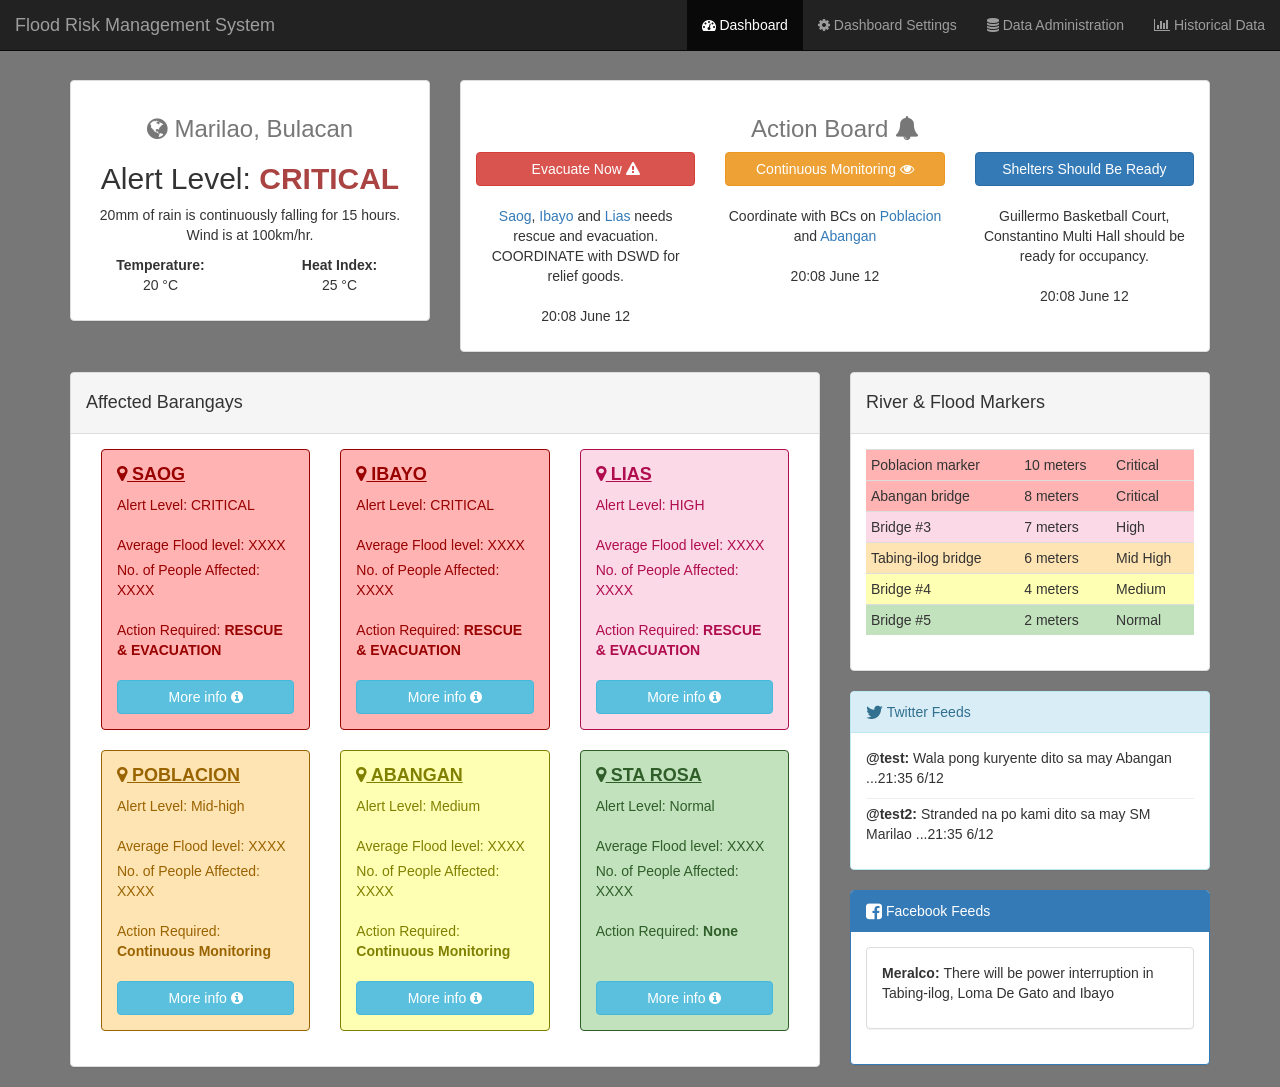
==== index.html @ 796e1b98 "- Implemented recommended colors on the panels" ====
<!DOCTYPE html>
<html lang="en">
<head>
  <title>Flood Risk Management System</title>
  <meta charset="utf-8">
  <meta name="viewport" content="width=device-width, initial-scale=1">

  <!-- Libraries from web -->
  <!-- <link rel="stylesheet" href="https://maxcdn.bootstrapcdn.com/bootstrap/3.3.7/css/bootstrap.min.css"> -->
  <script src="https://ajax.googleapis.com/ajax/libs/jquery/3.3.1/jquery.min.js"></script>
  <script src="https://maxcdn.bootstrapcdn.com/bootstrap/3.3.7/js/bootstrap.min.js"></script>

  <!-- Libraries stored locally -->
  <link rel="stylesheet" href="vendor/font-awesome/css/font-awesome.min.css">

  <!-- Theme CSS -->
  <link rel="stylesheet" type="text/css" href="css/styles.css">
</head>
<body class="main-body">

<nav class="navbar navbar-inverse navbar-fixed-top">
  <div class="container-fluid">
    <div class="navbar-header">
      <a class="navbar-brand" href="#">Flood Risk Management System</a>
    </div>
    <ul class="nav navbar-nav navbar-right">
      <li class="active">
        <a href="index.html">
          <i class="fa fa-tachometer" aria-hidden="true"></i>
          Dashboard
        </a>
      </li>
      <li>
        <a href="#">
          <i class="fa fa-cog" aria-hidden="true"></i>
          Dashboard Settings
        </a>
      </li>
      <li>
        <a href="data_admin.html">
          <i class="fa fa-database" aria-hidden="true"></i>
          Data Administration
        </a>
      </li>
      <li>
        <a href="#">
          <i class="fa fa-bar-chart" aria-hidden="true"></i>
          Historical Data
        </a>
      </li>
    </ul>
  </div>
</nav>
  
<div class="container margin-top-page">
  <div class="row">
    <div class="col-sm-4 text-center">
      <div class="panel panel-default">
        <div class="panel-body">
          <h3 class="text-muted">
            <i class="fa fa-globe" aria-hidden="true"></i>
            Marilao, Bulacan
          </h3>
          <h2>
            Alert Level: <span class="text-danger"><b>CRITICAL</b></span>
          </h2>
          <p>20mm of rain is continuously falling for 15 hours. Wind is at 100km/hr.</p>
          <div class="row">
            <div class="col-xs-6">
              <p>
                <b>Temperature: </b><br> 20 &deg;C
              </p>
            </div>
            <div class="col-xs-6">
              <p>
                <b>Heat Index: </b><br> 25 &deg;C
              </p>
            </div>
          </div>
        </div>
      </div>
    </div>
    <div class="col-sm-8 text-center">
      <div class="panel panel-default">
        <div class="panel-body">
          <h3 class="text-muted">
            Action Board
            <i class="fa fa-bell" aria-hidden="true"></i>
          </h3>
          <div class="row">
            <div class="col-xs-4">
              <button type="button" class="btn btn-danger btn-block">
                Evacuate Now
                <i class="fa fa-exclamation-triangle" aria-hidden="true"></i>
              </button>
              <br>
              <p>
                <a href="#" data-toggle="modal" data-target="#barangayDetailsModal">Saog</a>, 
                <a href="#" data-toggle="modal" data-target="#barangayDetailsModal">Ibayo</a> and 
                <a href="#" data-toggle="modal" data-target="#barangayDetailsModalHigh">Lias</a>
                needs rescue and evacuation. COORDINATE with DSWD for relief goods.
                <br><br>
                <span>20:08 June 12</span>
              </p>
            </div>
            <div class="col-xs-4">
              <button type="button" class="btn btn-warning btn-block">
                Continuous Monitoring
                <i class="fa fa-eye" aria-hidden="true"></i>
              </button>
              <br>
              <p>
                Coordinate with BCs on
                <a href="#" data-toggle="modal" data-target="#barangayDetailsModalMidHigh">Poblacion</a> and 
                <a href="#" data-toggle="modal" data-target="#barangayDetailsModalMedium">Abangan</a>
                <br><br>
                <span>20:08 June 12</span>
              </p>
            </div>
            <div class="col-xs-4">
              <button type="button" class="btn btn-primary btn-block">
                Shelters Should Be Ready
              </button>
              <br>
              <p>
                Guillermo Basketball Court, Constantino Multi Hall should be ready for occupancy.
                <br><br>
                <span>20:08 June 12</span>
              </p>
            </div>
          </div>
        </div>
      </div>
    </div>
  </div>

  <div class="row">
    <div class="col-sm-8">
      <div class="panel panel-default">
        <div class="panel-heading">
          <h4>
            Affected Barangays
          </h4>
        </div>
        <div class="panel-body">
          <div class="col-sm-4">
            <div class="alert alert-critical">
              <h4><b><u><i class="fa fa-map-marker" aria-hidden="true"></i> SAOG</u></b></h4>
              <p>Alert Level: <span>CRITICAL</span></p>
              <br>
              <p>Average Flood level: <span>XXXX</span></p>
              <p>No. of People Affected: <span>XXXX</span></p>
              <br>
              <p>Action Required: <b>RESCUE & EVACUATION</b></p>
              <br>
              <button type="button" class="btn btn-info btn-block" 
                  data-toggle="modal" data-target="#barangayDetailsModal">
                More info
                <i class="fa fa-info-circle" aria-hidden="true"></i>
              </button>
            </div>
          </div>
          <div class="col-sm-4">
            <div class="alert alert-critical">
              <h4><b><u><i class="fa fa-map-marker" aria-hidden="true"></i> IBAYO</u></b></h4>
              <p>Alert Level: <span>CRITICAL</span></p>
              <br>
              <p>Average Flood level: <span>XXXX</span></p>
              <p>No. of People Affected: <span>XXXX</span></p>
              <br>
              <p>Action Required: <b>RESCUE & EVACUATION</b></p>
              <br>
              <button type="button" class="btn btn-info btn-block" 
                  data-toggle="modal" data-target="#barangayDetailsModal">
                More info
                <i class="fa fa-info-circle" aria-hidden="true"></i>
              </button>
            </div>
          </div>
          <div class="col-sm-4">
            <div class="alert alert-high">
              <h4><b><u><i class="fa fa-map-marker" aria-hidden="true"></i> LIAS</u></b></h4>
              <p>Alert Level: <span>HIGH</span></p>
              <br>
              <p>Average Flood level: <span>XXXX</span></p>
              <p>No. of People Affected: <span>XXXX</span></p>
              <br>
              <p>Action Required: <b>RESCUE & EVACUATION</b></p>
              <br>
              <button type="button" class="btn btn-info btn-block" 
                  data-toggle="modal" data-target="#barangayDetailsModalHigh">
                More info
                <i class="fa fa-info-circle" aria-hidden="true"></i>
              </button>
            </div>
          </div>
          <div class="col-sm-4">
            <div class="alert alert-mid-high">
              <h4><b><u><i class="fa fa-map-marker" aria-hidden="true"></i> POBLACION</u></b></h4>
              <p>Alert Level: <span>Mid-high</span></p>
              <br>
              <p>Average Flood level: <span>XXXX</span></p>
              <p>No. of People Affected: <span>XXXX</span></p>
              <br>
              <p>Action Required: <b>Continuous Monitoring</b></p>
              <br>
              <button type="button" class="btn btn-info btn-block" 
                  data-toggle="modal" data-target="#barangayDetailsModalMidHigh">
                More info
                <i class="fa fa-info-circle" aria-hidden="true"></i>
              </button>
            </div>
          </div>
          <div class="col-sm-4">
            <div class="alert alert-medium">
              <h4><b><u><i class="fa fa-map-marker" aria-hidden="true"></i> ABANGAN</u></b></h4>
              <p>Alert Level: <span>Medium</span></p>
              <br>
              <p>Average Flood level: <span>XXXX</span></p>
              <p>No. of People Affected: <span>XXXX</span></p>
              <br>
              <p>Action Required: <b>Continuous Monitoring</b></p>
              <br>
              <button type="button" class="btn btn-info btn-block" 
                  data-toggle="modal" data-target="#barangayDetailsModalMedium">
                More info
                <i class="fa fa-info-circle" aria-hidden="true"></i>
              </button>
            </div>
          </div>
          <div class="col-sm-4">
            <div class="alert alert-none">
              <h4><b><u><i class="fa fa-map-marker" aria-hidden="true"></i> STA ROSA</u></b></h4>
              <p>Alert Level: <span>Normal</span></p>
              <br>
              <p>Average Flood level: <span>XXXX</span></p>
              <p>No. of People Affected: <span>XXXX</span></p>
              <br>
              <p>Action Required: <b>None</b></p>
              <br><br>
              <button type="button" class="btn btn-info btn-block" 
                  data-toggle="modal" data-target="#barangayDetailsModalNormal">
                More info
                <i class="fa fa-info-circle" aria-hidden="true"></i>
              </button>
            </div>
          </div>
        </div>
      </div>
    </div>
    <div class="col-sm-4">
      <div class="panel panel-default">
        <div class="panel-heading"><h4>River & Flood Markers</h4></div>
        <div class="panel-body">
          <table class="table table-responsive table-condensed table-hover">
            <tbody>  
              <tr class="critical">
                <td>Poblacion marker</td>
                <td>10 meters</td>
                <td>Critical</td>
              </tr>
              <tr class="critical">
                <td>Abangan bridge</td>
                <td>8 meters</td>
                <td>Critical</td>
              </tr>
              <tr class="high">
                <td>Bridge #3</td>
                <td>7 meters</td>
                <td>High</td>
              </tr>
              <tr class="mid-high">
                <td>Tabing-ilog bridge</td>
                <td>6 meters</td>
                <td>Mid High</td>
              </tr>
              <tr class="medium">
                <td>Bridge #4</td>
                <td>4 meters</td>
                <td>Medium</td>
              </tr>
              <tr class="none">
                <td>Bridge #5</td>
                <td>2 meters</td>
                <td>Normal</td>
              </tr>
            </tbody>
          </table>
        </div>
      </div>
      <div class="panel panel-info">
        <div class="panel-heading">
          <i class="fa fa-twitter fa-lg" aria-hidden="true"></i>
          Twitter Feeds
        </div>
        <div class="panel-body">
          <p>
            <b>@test:</b> Wala pong kuryente dito sa may Abangan ...21:35 6/12
          </p>
          <hr>
          <p>
            <b>@test2:</b> Stranded na po kami dito sa may SM Marilao ...21:35 6/12
          </p>
        </div>
      </div>
      <div class="panel panel-primary">
        <div class="panel-heading">
          <i class="fa fa-facebook-square fa-lg" aria-hidden="true"></i>
          Facebook Feeds
        </div>
        <div class="panel-body">
          <div class="panel panel-default">
            <div class="panel-body">
              <p>
                <b>Meralco: </b> There will be power interruption in Tabing-ilog, Loma De Gato and Ibayo
              </p>
            </div>
          </div>
        </div>
      </div>
    </div>
  </div>
</div>

<!-- Barangay Details Modal -->
<div id="barangayDetailsModal" class="modal fade" role="dialog">
  <div class="modal-dialog modal-lg">

    <!-- Modal content-->
    <div class="modal-content">
      <div class="modal-header">
        <button type="button" class="close" data-dismiss="modal">&times;</button>
        <h3 class="modal-title">
          <b><i class="fa fa-map-marker" aria-hidden="true"></i> SAOG</b>
          <small>as of 16:44 June 15, 2018</small>
        </h3>
      </div>
      <div class="modal-body">
        <div class="row">
          <div class="col-sm-6">
            <div class="panel panel-info">
              <div class="panel-heading">
                Risk and Vulnerability Info
                <i class="fa fa-info-circle fa-lg" aria-hidden="true"></i>
              </div>
              <div class="panel-body">
                <div class="well well-lg">
                  <h4>
                    Risk Factor: <span class="text-danger">HIGH</span>
                  </h4>
                  <p>
                    The area is exposed to rain enduced disaster. Disaster
                    vulnerability is high.
                  </p>
                </div>
                <h4>Estimated Affected</h4>
                <p>
                  <b>Families:</b>
                  <span>600</span>
                </p>
                <p>
                  <b>Vulnerable Population:</b>
                  <span>900</span>
                </p>
                <p>
                  <b>Affected Population:</b>
                  <span>5000</span>
                </p>
              </div>
            </div>
          </div>
          <div class="col-sm-6">
            <div class="panel panel-critical">
              <div class="panel-heading">
                Action Board
                <i class="fa fa-bell fa-lg" aria-hidden="true"></i>
              </div>
              <div class="panel-body">
                <h2 class="text-danger text-center">
                  <b>
                    <u>
                      EVACUATE NOW
                      <i class="fa fa-exclamation-triangle" aria-hidden="true"></i>
                    </u>
                  </b>
                </h2>
                <br>
                <div class="well well-lg">
                  Coordinate with DSWD for the relief goods. Make sure that
                  the relief shelter is ready for occupancy.
                </div>
                <p>
                  <b>Assigned Shelter:</b>
                  <span>Guillermo Basketball Court</span>
                </p>
                <p>
                  <b>Average Flood Level:</b>
                  <span>3 feet</span>
                </p>
                <p>
                  <b>Resources Needed:</b>
                  <span>Rescue truck, 10 rescuers</span>
                </p>
              </div>
            </div>
          </div>
        </div>
      </div>
      <div class="modal-footer">
        <button type="button" class="btn btn-default" data-dismiss="modal">Close</button>
      </div>
    </div>

  </div>
</div>

<!-- Barangay Details Modal -->
<div id="barangayDetailsModalHigh" class="modal fade" role="dialog">
  <div class="modal-dialog modal-lg">

    <!-- Modal content-->
    <div class="modal-content">
      <div class="modal-header">
        <button type="button" class="close" data-dismiss="modal">&times;</button>
        <h3 class="modal-title">
          <b><i class="fa fa-map-marker" aria-hidden="true"></i> LIAS</b>
          <small>as of 16:44 June 15, 2018</small>
        </h3>
      </div>
      <div class="modal-body">
        <div class="row">
          <div class="col-sm-6">
            <div class="panel panel-info">
              <div class="panel-heading">
                Risk and Vulnerability Info
                <i class="fa fa-info-circle fa-lg" aria-hidden="true"></i>
              </div>
              <div class="panel-body">
                <div class="well well-lg">
                  <h4>
                    Risk Factor: <span class="text-danger">HIGH</span>
                  </h4>
                  <p>
                    The area is exposed to rain enduced disaster. Disaster
                    vulnerability is high.
                  </p>
                </div>
                <h4>Estimated Affected</h4>
                <p>
                  <b>Families:</b>
                  <span>600</span>
                </p>
                <p>
                  <b>Vulnerable Population:</b>
                  <span>900</span>
                </p>
                <p>
                  <b>Affected Population:</b>
                  <span>5000</span>
                </p>
              </div>
            </div>
          </div>
          <div class="col-sm-6">
            <div class="panel panel-high">
              <div class="panel-heading">
                Action Board
                <i class="fa fa-bell fa-lg" aria-hidden="true"></i>
              </div>
              <div class="panel-body">
                <h2 class="text-danger text-center">
                  <b>
                    <u>
                      EVACUATE NOW
                      <i class="fa fa-exclamation-triangle" aria-hidden="true"></i>
                    </u>
                  </b>
                </h2>
                <br>
                <div class="well well-lg">
                  Coordinate with DSWD for the relief goods. Make sure that
                  the relief shelter is ready for occupancy.
                </div>
                <p>
                  <b>Assigned Shelter:</b>
                  <span>Guillermo Basketball Court</span>
                </p>
                <p>
                  <b>Average Flood Level:</b>
                  <span>3 feet</span>
                </p>
                <p>
                  <b>Resources Needed:</b>
                  <span>Rescue truck, 10 rescuers</span>
                </p>
              </div>
            </div>
          </div>
        </div>
      </div>
      <div class="modal-footer">
        <button type="button" class="btn btn-default" data-dismiss="modal">Close</button>
      </div>
    </div>

  </div>
</div>

<!-- Barangay Details Modal -->
<div id="barangayDetailsModalMidHigh" class="modal fade" role="dialog">
  <div class="modal-dialog modal-lg">

    <!-- Modal content-->
    <div class="modal-content">
      <div class="modal-header">
        <button type="button" class="close" data-dismiss="modal">&times;</button>
        <h3 class="modal-title">
          <b><i class="fa fa-map-marker" aria-hidden="true"></i> POBLACION</b>
          <small>as of 16:44 June 15, 2018</small>
        </h3>
      </div>
      <div class="modal-body">
        <div class="row">
          <div class="col-sm-6">
            <div class="panel panel-info">
              <div class="panel-heading">
                Risk and Vulnerability Info
                <i class="fa fa-info-circle fa-lg" aria-hidden="true"></i>
              </div>
              <div class="panel-body">
                <div class="well well-lg">
                  <h4>
                    Risk Factor: <span class="text-danger">HIGH</span>
                  </h4>
                  <p>
                    The area is exposed to rain enduced disaster. Disaster
                    vulnerability is high.
                  </p>
                </div>
                <h4>Estimated Affected</h4>
                <p>
                  <b>Families:</b>
                  <span>600</span>
                </p>
                <p>
                  <b>Vulnerable Population:</b>
                  <span>900</span>
                </p>
                <p>
                  <b>Affected Population:</b>
                  <span>5000</span>
                </p>
              </div>
            </div>
          </div>
          <div class="col-sm-6">
            <div class="panel panel-mid-high">
              <div class="panel-heading">
                Action Board
                <i class="fa fa-bell fa-lg" aria-hidden="true"></i>
              </div>
              <div class="panel-body">
                <h2 class="text-warning text-center">
                  <b>
                    <u>
                      Continous Monitoring
                      <i class="fa fa-eye" aria-hidden="true"></i>
                    </u>
                  </b>
                </h2>
                <br>
                <div class="well well-lg">
                  Coordinate with BCs. Make sure that
                  the relief shelter is ready for occupancy.
                </div>
                <p>
                  <b>Assigned Shelter:</b>
                  <span>Guillermo Basketball Court</span>
                </p>
                <p>
                  <b>Average Flood Level:</b>
                  <span>3 feet</span>
                </p>
                <p>
                  <b>Resources Needed:</b>
                  <span>Rescue truck, 10 rescuers</span>
                </p>
              </div>
            </div>
          </div>
        </div>
      </div>
      <div class="modal-footer">
        <button type="button" class="btn btn-default" data-dismiss="modal">Close</button>
      </div>
    </div>

  </div>
</div>

<!-- Barangay Details Modal -->
<div id="barangayDetailsModalMedium" class="modal fade" role="dialog">
  <div class="modal-dialog modal-lg">

    <!-- Modal content-->
    <div class="modal-content">
      <div class="modal-header">
        <button type="button" class="close" data-dismiss="modal">&times;</button>
        <h3 class="modal-title">
          <b><i class="fa fa-map-marker" aria-hidden="true"></i> ABANGAN</b>
          <small>as of 16:44 June 15, 2018</small>
        </h3>
      </div>
      <div class="modal-body">
        <div class="row">
          <div class="col-sm-6">
            <div class="panel panel-info">
              <div class="panel-heading">
                Risk and Vulnerability Info
                <i class="fa fa-info-circle fa-lg" aria-hidden="true"></i>
              </div>
              <div class="panel-body">
                <div class="well well-lg">
                  <h4>
                    Risk Factor: <span class="text-danger">HIGH</span>
                  </h4>
                  <p>
                    The area is exposed to rain enduced disaster. Disaster
                    vulnerability is high.
                  </p>
                </div>
                <h4>Estimated Affected</h4>
                <p>
                  <b>Families:</b>
                  <span>600</span>
                </p>
                <p>
                  <b>Vulnerable Population:</b>
                  <span>900</span>
                </p>
                <p>
                  <b>Affected Population:</b>
                  <span>5000</span>
                </p>
              </div>
            </div>
          </div>
          <div class="col-sm-6">
            <div class="panel panel-medium">
              <div class="panel-heading">
                Action Board
                <i class="fa fa-bell fa-lg" aria-hidden="true"></i>
              </div>
              <div class="panel-body">
                <h2 class="text-warning text-center">
                  <b>
                    <u>
                      Continous Monitoring
                      <i class="fa fa-eye" aria-hidden="true"></i>
                    </u>
                  </b>
                </h2>
                <br>
                <div class="well well-lg">
                  Coordinate with BCs. Make sure that
                  the relief shelter is ready for occupancy.
                </div>
                <p>
                  <b>Assigned Shelter:</b>
                  <span>Guillermo Basketball Court</span>
                </p>
                <p>
                  <b>Average Flood Level:</b>
                  <span>3 feet</span>
                </p>
                <p>
                  <b>Resources Needed:</b>
                  <span>Rescue truck, 10 rescuers</span>
                </p>
              </div>
            </div>
          </div>
        </div>
      </div>
      <div class="modal-footer">
        <button type="button" class="btn btn-default" data-dismiss="modal">Close</button>
      </div>
    </div>

  </div>
</div>

<!-- Barangay Details Modal -->
<div id="barangayDetailsModalNormal" class="modal fade" role="dialog">
  <div class="modal-dialog modal-lg">

    <!-- Modal content-->
    <div class="modal-content">
      <div class="modal-header">
        <button type="button" class="close" data-dismiss="modal">&times;</button>
        <h3 class="modal-title">
          <b><i class="fa fa-map-marker" aria-hidden="true"></i> STA ROSA</b>
          <small>as of 16:44 June 15, 2018</small>
        </h3>
      </div>
      <div class="modal-body">
        <div class="row">
          <div class="col-sm-6">
            <div class="panel panel-info">
              <div class="panel-heading">
                Risk and Vulnerability Info
                <i class="fa fa-info-circle fa-lg" aria-hidden="true"></i>
              </div>
              <div class="panel-body">
                <div class="well well-lg">
                  <h4>
                    Risk Factor: <span class="text-danger">HIGH</span>
                  </h4>
                  <p>
                    The area is exposed to rain enduced disaster. Disaster
                    vulnerability is high.
                  </p>
                </div>
                <h4>Estimated Affected</h4>
                <p>
                  <b>Families:</b>
                  <span>600</span>
                </p>
                <p>
                  <b>Vulnerable Population:</b>
                  <span>900</span>
                </p>
                <p>
                  <b>Affected Population:</b>
                  <span>5000</span>
                </p>
              </div>
            </div>
          </div>
          <div class="col-sm-6">
            <div class="panel panel-normal">
              <div class="panel-heading">
                Action Board
                <i class="fa fa-bell fa-lg" aria-hidden="true"></i>
              </div>
              <div class="panel-body">
                <h2 class="text-success text-center">
                  <b>
                    No action required
                    <i class="fa fa-smile-o" aria-hidden="true"></i>
                  </b>
                </h2>
                <br>
                <div class="well well-lg">
                  Location is safe
                </div>
                <p>
                  <b>Assigned Shelter:</b>
                  <span>Guillermo Basketball Court</span>
                </p>
                <p>
                  <b>Average Flood Level:</b>
                  <span>3 feet</span>
                </p>
                <p>
                  <b>Resources Needed:</b>
                  <span>Rescue truck, 10 rescuers</span>
                </p>
              </div>
            </div>
          </div>
        </div>
      </div>
      <div class="modal-footer">
        <button type="button" class="btn btn-default" data-dismiss="modal">Close</button>
      </div>
    </div>

  </div>
</div>

</body>
</html>
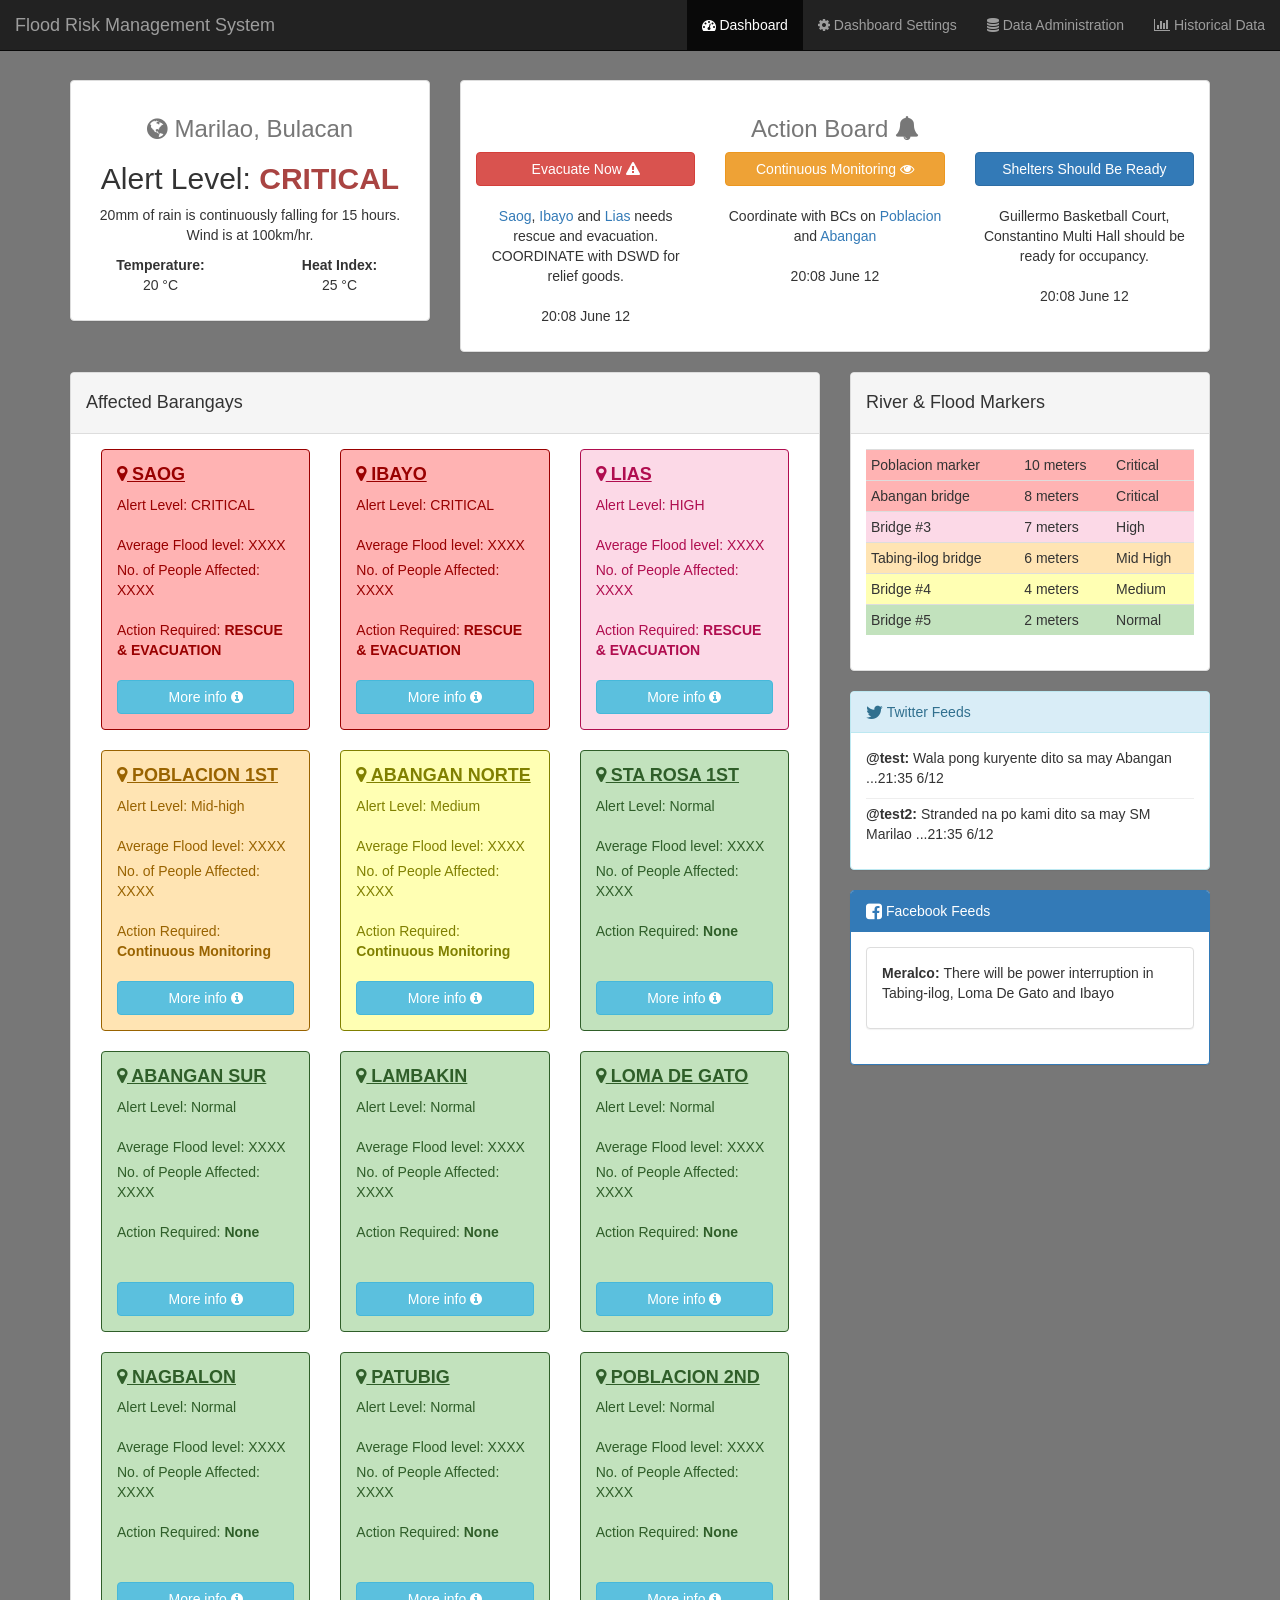
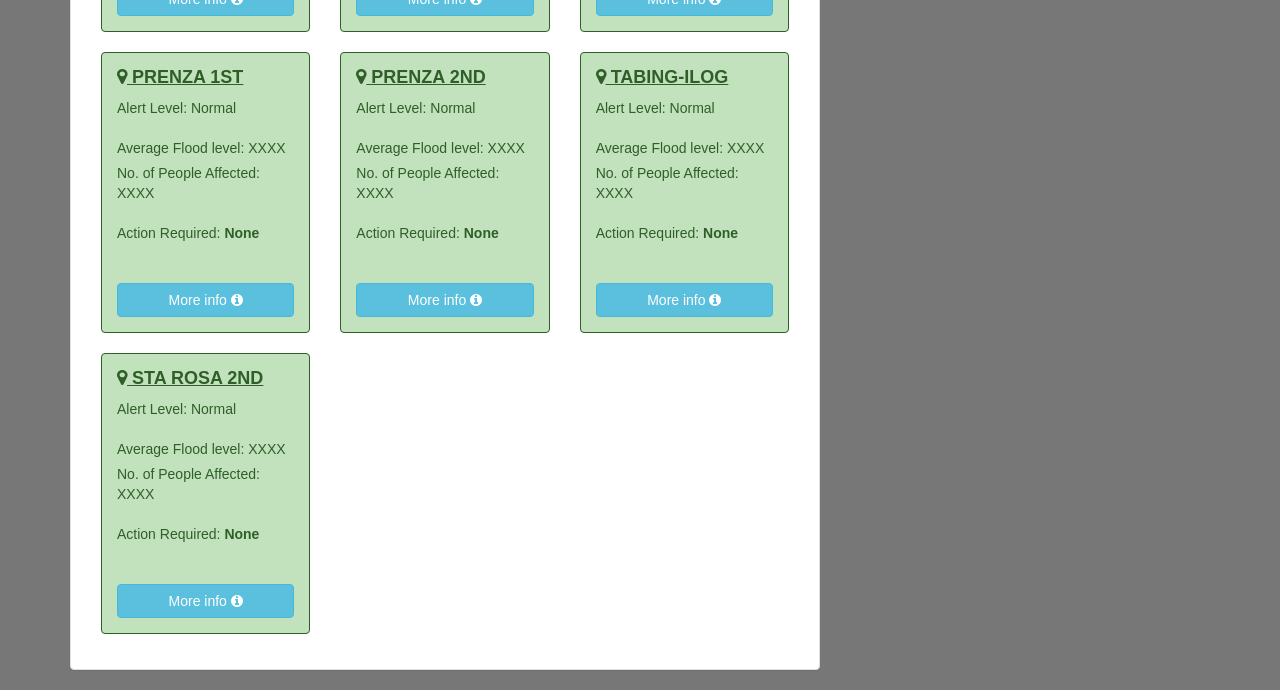
==== commit 96a3add3: "- Completed static cards for ALL 16 barangays" ====
--- a/index.html
+++ b/index.html
@@ -196,7 +196,7 @@
           </div>
           <div class="col-sm-4">
             <div class="alert alert-mid-high">
-              <h4><b><u><i class="fa fa-map-marker" aria-hidden="true"></i> POBLACION</u></b></h4>
+              <h4><b><u><i class="fa fa-map-marker" aria-hidden="true"></i> POBLACION 1ST</u></b></h4>
               <p>Alert Level: <span>Mid-high</span></p>
               <br>
               <p>Average Flood level: <span>XXXX</span></p>
@@ -213,7 +213,7 @@
           </div>
           <div class="col-sm-4">
             <div class="alert alert-medium">
-              <h4><b><u><i class="fa fa-map-marker" aria-hidden="true"></i> ABANGAN</u></b></h4>
+              <h4><b><u><i class="fa fa-map-marker" aria-hidden="true"></i> ABANGAN NORTE</u></b></h4>
               <p>Alert Level: <span>Medium</span></p>
               <br>
               <p>Average Flood level: <span>XXXX</span></p>
@@ -230,7 +230,177 @@
           </div>
           <div class="col-sm-4">
             <div class="alert alert-none">
-              <h4><b><u><i class="fa fa-map-marker" aria-hidden="true"></i> STA ROSA</u></b></h4>
+              <h4><b><u><i class="fa fa-map-marker" aria-hidden="true"></i> STA ROSA 1ST</u></b></h4>
+              <p>Alert Level: <span>Normal</span></p>
+              <br>
+              <p>Average Flood level: <span>XXXX</span></p>
+              <p>No. of People Affected: <span>XXXX</span></p>
+              <br>
+              <p>Action Required: <b>None</b></p>
+              <br><br>
+              <button type="button" class="btn btn-info btn-block" 
+                  data-toggle="modal" data-target="#barangayDetailsModalNormal">
+                More info
+                <i class="fa fa-info-circle" aria-hidden="true"></i>
+              </button>
+            </div>
+          </div>
+          <div class="col-sm-4">
+            <div class="alert alert-none">
+              <h4><b><u><i class="fa fa-map-marker" aria-hidden="true"></i> ABANGAN SUR</u></b></h4>
+              <p>Alert Level: <span>Normal</span></p>
+              <br>
+              <p>Average Flood level: <span>XXXX</span></p>
+              <p>No. of People Affected: <span>XXXX</span></p>
+              <br>
+              <p>Action Required: <b>None</b></p>
+              <br><br>
+              <button type="button" class="btn btn-info btn-block" 
+                  data-toggle="modal" data-target="#barangayDetailsModalNormal">
+                More info
+                <i class="fa fa-info-circle" aria-hidden="true"></i>
+              </button>
+            </div>
+          </div>
+          <div class="col-sm-4">
+            <div class="alert alert-none">
+              <h4><b><u><i class="fa fa-map-marker" aria-hidden="true"></i> LAMBAKIN</u></b></h4>
+              <p>Alert Level: <span>Normal</span></p>
+              <br>
+              <p>Average Flood level: <span>XXXX</span></p>
+              <p>No. of People Affected: <span>XXXX</span></p>
+              <br>
+              <p>Action Required: <b>None</b></p>
+              <br><br>
+              <button type="button" class="btn btn-info btn-block" 
+                  data-toggle="modal" data-target="#barangayDetailsModalNormal">
+                More info
+                <i class="fa fa-info-circle" aria-hidden="true"></i>
+              </button>
+            </div>
+          </div>
+          <div class="col-sm-4">
+            <div class="alert alert-none">
+              <h4><b><u><i class="fa fa-map-marker" aria-hidden="true"></i> LOMA DE GATO</u></b></h4>
+              <p>Alert Level: <span>Normal</span></p>
+              <br>
+              <p>Average Flood level: <span>XXXX</span></p>
+              <p>No. of People Affected: <span>XXXX</span></p>
+              <br>
+              <p>Action Required: <b>None</b></p>
+              <br><br>
+              <button type="button" class="btn btn-info btn-block" 
+                  data-toggle="modal" data-target="#barangayDetailsModalNormal">
+                More info
+                <i class="fa fa-info-circle" aria-hidden="true"></i>
+              </button>
+            </div>
+          </div>
+          <div class="col-sm-4">
+            <div class="alert alert-none">
+              <h4><b><u><i class="fa fa-map-marker" aria-hidden="true"></i> NAGBALON</u></b></h4>
+              <p>Alert Level: <span>Normal</span></p>
+              <br>
+              <p>Average Flood level: <span>XXXX</span></p>
+              <p>No. of People Affected: <span>XXXX</span></p>
+              <br>
+              <p>Action Required: <b>None</b></p>
+              <br><br>
+              <button type="button" class="btn btn-info btn-block" 
+                  data-toggle="modal" data-target="#barangayDetailsModalNormal">
+                More info
+                <i class="fa fa-info-circle" aria-hidden="true"></i>
+              </button>
+            </div>
+          </div>
+          <div class="col-sm-4">
+            <div class="alert alert-none">
+              <h4><b><u><i class="fa fa-map-marker" aria-hidden="true"></i> PATUBIG</u></b></h4>
+              <p>Alert Level: <span>Normal</span></p>
+              <br>
+              <p>Average Flood level: <span>XXXX</span></p>
+              <p>No. of People Affected: <span>XXXX</span></p>
+              <br>
+              <p>Action Required: <b>None</b></p>
+              <br><br>
+              <button type="button" class="btn btn-info btn-block" 
+                  data-toggle="modal" data-target="#barangayDetailsModalNormal">
+                More info
+                <i class="fa fa-info-circle" aria-hidden="true"></i>
+              </button>
+            </div>
+          </div>
+          <div class="col-sm-4">
+            <div class="alert alert-none">
+              <h4><b><u><i class="fa fa-map-marker" aria-hidden="true"></i> POBLACION 2ND</u></b></h4>
+              <p>Alert Level: <span>Normal</span></p>
+              <br>
+              <p>Average Flood level: <span>XXXX</span></p>
+              <p>No. of People Affected: <span>XXXX</span></p>
+              <br>
+              <p>Action Required: <b>None</b></p>
+              <br><br>
+              <button type="button" class="btn btn-info btn-block" 
+                  data-toggle="modal" data-target="#barangayDetailsModalNormal">
+                More info
+                <i class="fa fa-info-circle" aria-hidden="true"></i>
+              </button>
+            </div>
+          </div>
+          <div class="col-sm-4">
+            <div class="alert alert-none">
+              <h4><b><u><i class="fa fa-map-marker" aria-hidden="true"></i> PRENZA 1ST</u></b></h4>
+              <p>Alert Level: <span>Normal</span></p>
+              <br>
+              <p>Average Flood level: <span>XXXX</span></p>
+              <p>No. of People Affected: <span>XXXX</span></p>
+              <br>
+              <p>Action Required: <b>None</b></p>
+              <br><br>
+              <button type="button" class="btn btn-info btn-block" 
+                  data-toggle="modal" data-target="#barangayDetailsModalNormal">
+                More info
+                <i class="fa fa-info-circle" aria-hidden="true"></i>
+              </button>
+            </div>
+          </div>
+          <div class="col-sm-4">
+            <div class="alert alert-none">
+              <h4><b><u><i class="fa fa-map-marker" aria-hidden="true"></i> PRENZA 2ND</u></b></h4>
+              <p>Alert Level: <span>Normal</span></p>
+              <br>
+              <p>Average Flood level: <span>XXXX</span></p>
+              <p>No. of People Affected: <span>XXXX</span></p>
+              <br>
+              <p>Action Required: <b>None</b></p>
+              <br><br>
+              <button type="button" class="btn btn-info btn-block" 
+                  data-toggle="modal" data-target="#barangayDetailsModalNormal">
+                More info
+                <i class="fa fa-info-circle" aria-hidden="true"></i>
+              </button>
+            </div>
+          </div>
+          <div class="col-sm-4">
+            <div class="alert alert-none">
+              <h4><b><u><i class="fa fa-map-marker" aria-hidden="true"></i> TABING-ILOG</u></b></h4>
+              <p>Alert Level: <span>Normal</span></p>
+              <br>
+              <p>Average Flood level: <span>XXXX</span></p>
+              <p>No. of People Affected: <span>XXXX</span></p>
+              <br>
+              <p>Action Required: <b>None</b></p>
+              <br><br>
+              <button type="button" class="btn btn-info btn-block" 
+                  data-toggle="modal" data-target="#barangayDetailsModalNormal">
+                More info
+                <i class="fa fa-info-circle" aria-hidden="true"></i>
+              </button>
+            </div>
+          </div>
+          <div class="col-sm-4">
+            <div class="alert alert-none">
+              <h4><b><u><i class="fa fa-map-marker" aria-hidden="true"></i> STA ROSA 2ND</u></b></h4>
               <p>Alert Level: <span>Normal</span></p>
               <br>
               <p>Average Flood level: <span>XXXX</span></p>
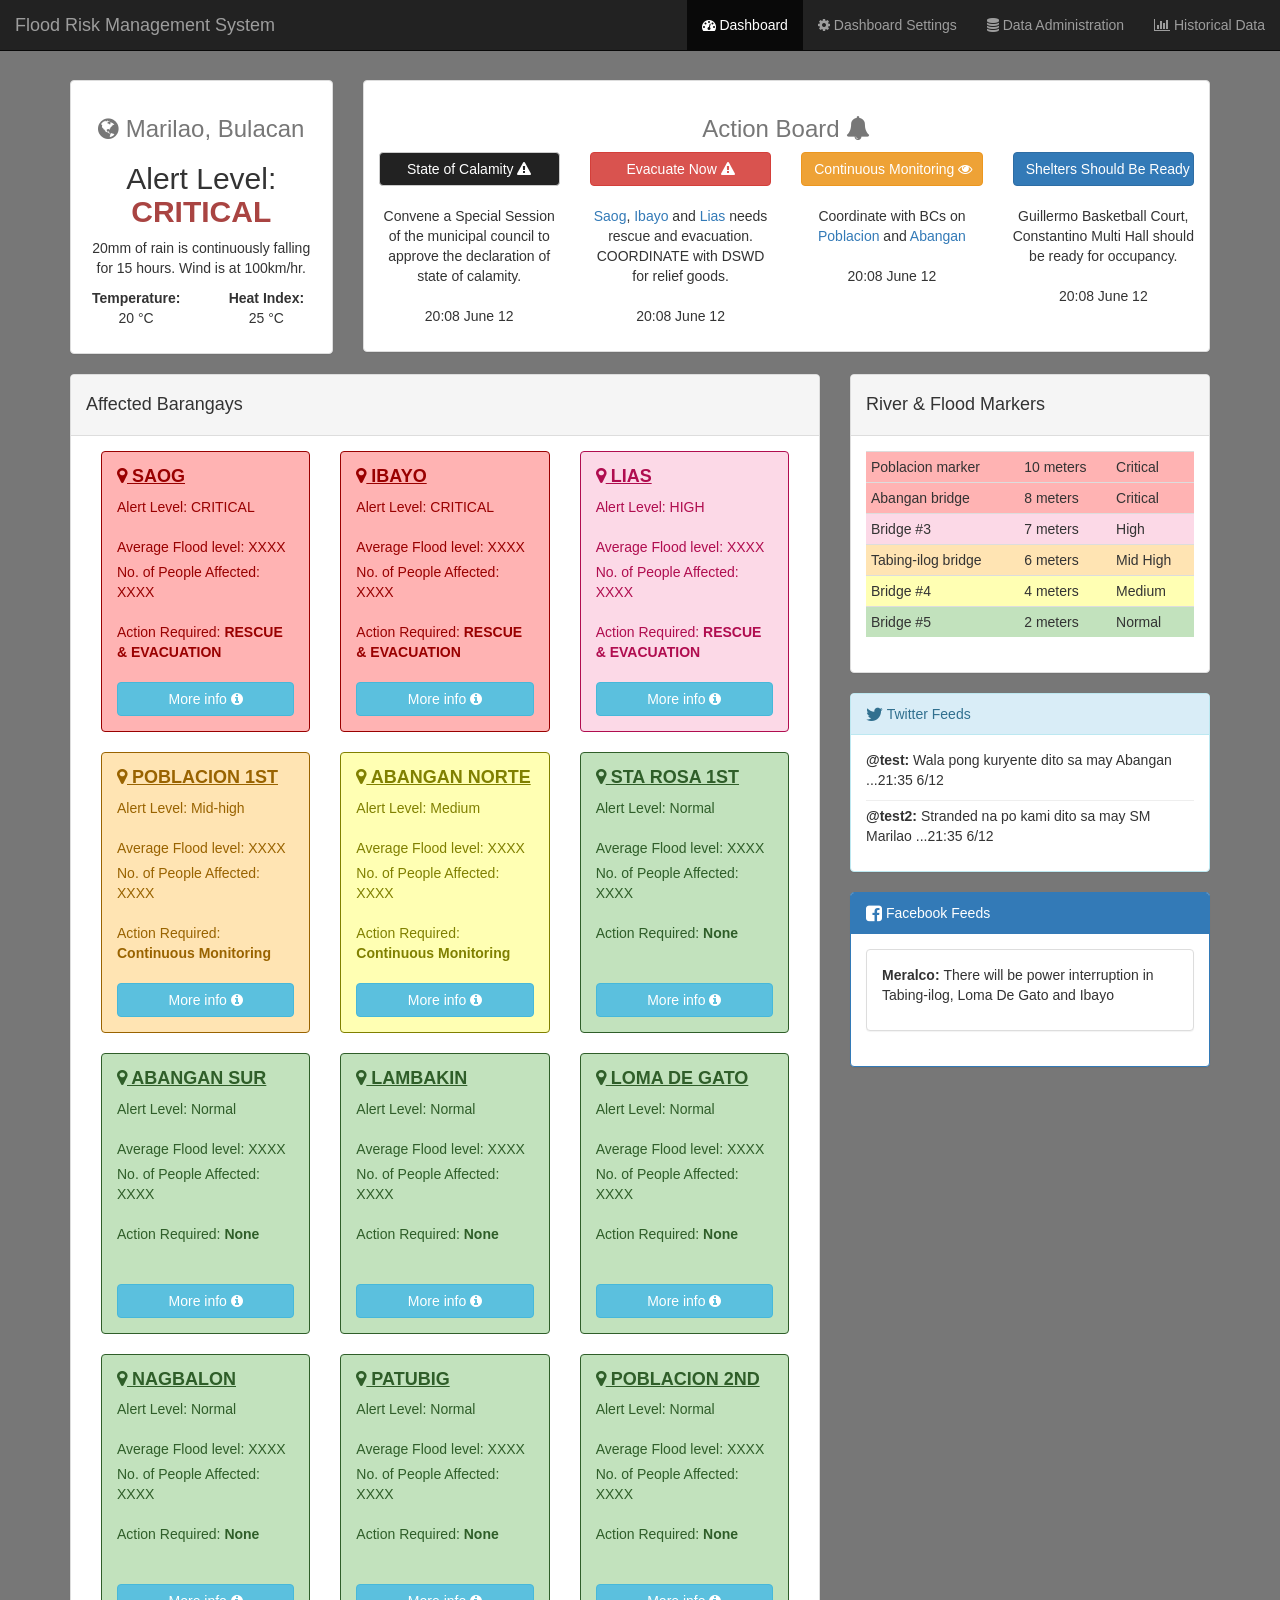
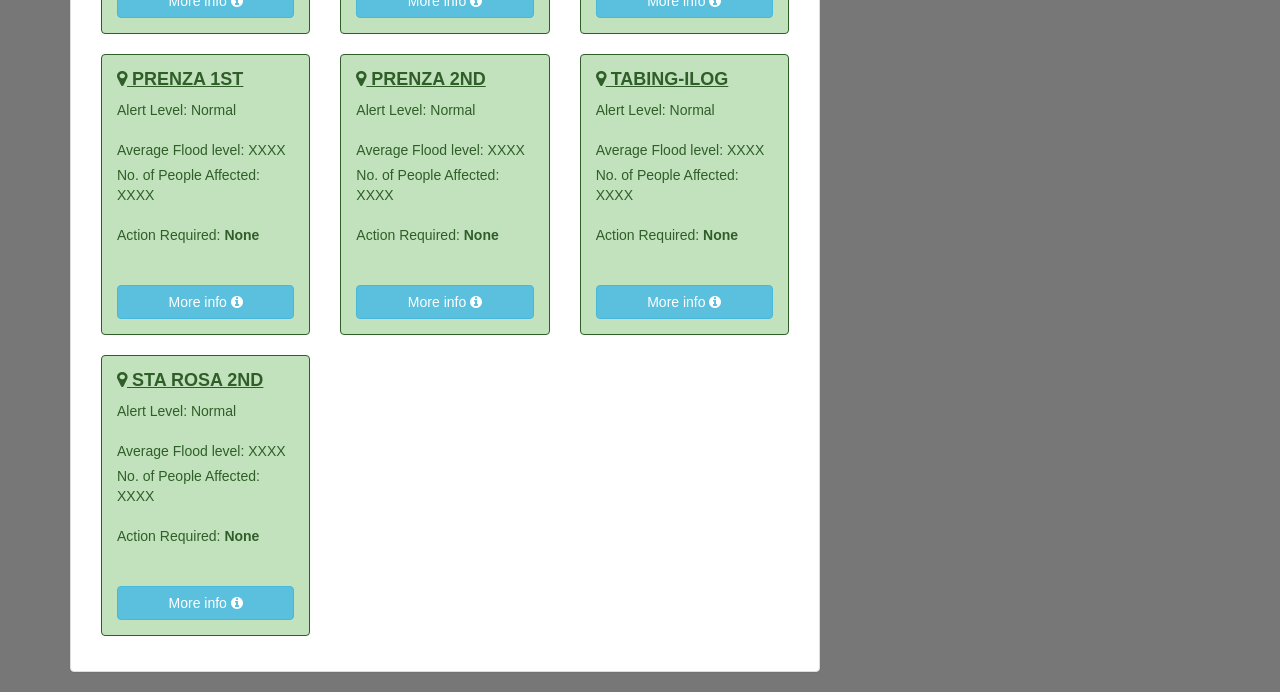
==== commit 7e7e8225: "- Municipality Action Board: added "state of calamity"" ====
--- a/index.html
+++ b/index.html
@@ -54,7 +54,7 @@
   
 <div class="container margin-top-page">
   <div class="row">
-    <div class="col-sm-4 text-center">
+    <div class="col-sm-3 text-center">
       <div class="panel panel-default">
         <div class="panel-body">
           <h3 class="text-muted">
@@ -80,7 +80,7 @@
         </div>
       </div>
     </div>
-    <div class="col-sm-8 text-center">
+    <div class="col-sm-9 text-center">
       <div class="panel panel-default">
         <div class="panel-body">
           <h3 class="text-muted">
@@ -88,7 +88,19 @@
             <i class="fa fa-bell" aria-hidden="true"></i>
           </h3>
           <div class="row">
-            <div class="col-xs-4">
+            <div class="col-xs-3">
+              <button type="button" class="btn btn-calamity btn-block">
+                State of Calamity
+                <i class="fa fa-exclamation-triangle" aria-hidden="true"></i>
+              </button>
+              <br>
+              <p>
+                Convene a Special Session of the municipal council to approve the declaration of state of calamity.
+                <br><br>
+                <span>20:08 June 12</span>
+              </p>
+            </div>
+            <div class="col-xs-3">
               <button type="button" class="btn btn-danger btn-block">
                 Evacuate Now
                 <i class="fa fa-exclamation-triangle" aria-hidden="true"></i>
@@ -96,14 +108,14 @@
               <br>
               <p>
                 <a href="#" data-toggle="modal" data-target="#barangayDetailsModal">Saog</a>, 
-                <a href="#" data-toggle="modal" data-target="#barangayDetailsModal">Ibayo</a> and 
+                <a href="#" data-toggle="modal" data-target="#barangayDetailsModalCritical_Ibayo">Ibayo</a> and 
                 <a href="#" data-toggle="modal" data-target="#barangayDetailsModalHigh">Lias</a>
                 needs rescue and evacuation. COORDINATE with DSWD for relief goods.
                 <br><br>
                 <span>20:08 June 12</span>
               </p>
             </div>
-            <div class="col-xs-4">
+            <div class="col-xs-3">
               <button type="button" class="btn btn-warning btn-block">
                 Continuous Monitoring
                 <i class="fa fa-eye" aria-hidden="true"></i>
@@ -117,7 +129,7 @@
                 <span>20:08 June 12</span>
               </p>
             </div>
-            <div class="col-xs-4">
+            <div class="col-xs-3">
               <button type="button" class="btn btn-primary btn-block">
                 Shelters Should Be Ready
               </button>
@@ -171,7 +183,7 @@
               <p>Action Required: <b>RESCUE & EVACUATION</b></p>
               <br>
               <button type="button" class="btn btn-info btn-block" 
-                  data-toggle="modal" data-target="#barangayDetailsModal">
+                  data-toggle="modal" data-target="#barangayDetailsModalCritical_Ibayo">
                 More info
                 <i class="fa fa-info-circle" aria-hidden="true"></i>
               </button>
@@ -239,7 +251,7 @@
               <p>Action Required: <b>None</b></p>
               <br><br>
               <button type="button" class="btn btn-info btn-block" 
-                  data-toggle="modal" data-target="#barangayDetailsModalNormal">
+                  data-toggle="modal" data-target="#barangayDetailsModalNormal_StaRosa1st">
                 More info
                 <i class="fa fa-info-circle" aria-hidden="true"></i>
               </button>
@@ -256,7 +268,7 @@
               <p>Action Required: <b>None</b></p>
               <br><br>
               <button type="button" class="btn btn-info btn-block" 
-                  data-toggle="modal" data-target="#barangayDetailsModalNormal">
+                  data-toggle="modal" data-target="#barangayDetailsModalNormal_AbanganSur">
                 More info
                 <i class="fa fa-info-circle" aria-hidden="true"></i>
               </button>
@@ -273,7 +285,7 @@
               <p>Action Required: <b>None</b></p>
               <br><br>
               <button type="button" class="btn btn-info btn-block" 
-                  data-toggle="modal" data-target="#barangayDetailsModalNormal">
+                  data-toggle="modal" data-target="#barangayDetailsModalNormal_Lambakin">
                 More info
                 <i class="fa fa-info-circle" aria-hidden="true"></i>
               </button>
@@ -290,7 +302,7 @@
               <p>Action Required: <b>None</b></p>
               <br><br>
               <button type="button" class="btn btn-info btn-block" 
-                  data-toggle="modal" data-target="#barangayDetailsModalNormal">
+                  data-toggle="modal" data-target="#barangayDetailsModalNormal_LomaDeGato">
                 More info
                 <i class="fa fa-info-circle" aria-hidden="true"></i>
               </button>
@@ -307,7 +319,7 @@
               <p>Action Required: <b>None</b></p>
               <br><br>
               <button type="button" class="btn btn-info btn-block" 
-                  data-toggle="modal" data-target="#barangayDetailsModalNormal">
+                  data-toggle="modal" data-target="#barangayDetailsModalNormal_Nagbalon">
                 More info
                 <i class="fa fa-info-circle" aria-hidden="true"></i>
               </button>
@@ -324,7 +336,7 @@
               <p>Action Required: <b>None</b></p>
               <br><br>
               <button type="button" class="btn btn-info btn-block" 
-                  data-toggle="modal" data-target="#barangayDetailsModalNormal">
+                  data-toggle="modal" data-target="#barangayDetailsModalNormal_Patubig">
                 More info
                 <i class="fa fa-info-circle" aria-hidden="true"></i>
               </button>
@@ -341,7 +353,7 @@
               <p>Action Required: <b>None</b></p>
               <br><br>
               <button type="button" class="btn btn-info btn-block" 
-                  data-toggle="modal" data-target="#barangayDetailsModalNormal">
+                  data-toggle="modal" data-target="#barangayDetailsModalNormal_Poblacion2nd">
                 More info
                 <i class="fa fa-info-circle" aria-hidden="true"></i>
               </button>
@@ -358,7 +370,7 @@
               <p>Action Required: <b>None</b></p>
               <br><br>
               <button type="button" class="btn btn-info btn-block" 
-                  data-toggle="modal" data-target="#barangayDetailsModalNormal">
+                  data-toggle="modal" data-target="#barangayDetailsModalNormal_Prenza1st">
                 More info
                 <i class="fa fa-info-circle" aria-hidden="true"></i>
               </button>
@@ -375,7 +387,7 @@
               <p>Action Required: <b>None</b></p>
               <br><br>
               <button type="button" class="btn btn-info btn-block" 
-                  data-toggle="modal" data-target="#barangayDetailsModalNormal">
+                  data-toggle="modal" data-target="#barangayDetailsModalNormal_Prenza2nd">
                 More info
                 <i class="fa fa-info-circle" aria-hidden="true"></i>
               </button>
@@ -392,7 +404,7 @@
               <p>Action Required: <b>None</b></p>
               <br><br>
               <button type="button" class="btn btn-info btn-block" 
-                  data-toggle="modal" data-target="#barangayDetailsModalNormal">
+                  data-toggle="modal" data-target="#barangayDetailsModalNormal_TabingIlog">
                 More info
                 <i class="fa fa-info-circle" aria-hidden="true"></i>
               </button>
@@ -409,7 +421,7 @@
               <p>Action Required: <b>None</b></p>
               <br><br>
               <button type="button" class="btn btn-info btn-block" 
-                  data-toggle="modal" data-target="#barangayDetailsModalNormal">
+                  data-toggle="modal" data-target="#barangayDetailsModalNormal_StaRosa2nd">
                 More info
                 <i class="fa fa-info-circle" aria-hidden="true"></i>
               </button>
@@ -585,7 +597,7 @@
 </div>
 
 <!-- Barangay Details Modal -->
-<div id="barangayDetailsModalHigh" class="modal fade" role="dialog">
+<div id="barangayDetailsModalCritical_Ibayo" class="modal fade" role="dialog">
   <div class="modal-dialog modal-lg">
 
     <!-- Modal content-->
@@ -593,7 +605,7 @@
       <div class="modal-header">
         <button type="button" class="close" data-dismiss="modal">&times;</button>
         <h3 class="modal-title">
-          <b><i class="fa fa-map-marker" aria-hidden="true"></i> LIAS</b>
+          <b><i class="fa fa-map-marker" aria-hidden="true"></i> IBAYO</b>
           <small>as of 16:44 June 15, 2018</small>
         </h3>
       </div>
@@ -632,7 +644,7 @@
             </div>
           </div>
           <div class="col-sm-6">
-            <div class="panel panel-high">
+            <div class="panel panel-critical">
               <div class="panel-heading">
                 Action Board
                 <i class="fa fa-bell fa-lg" aria-hidden="true"></i>
@@ -677,7 +689,7 @@
 </div>
 
 <!-- Barangay Details Modal -->
-<div id="barangayDetailsModalMidHigh" class="modal fade" role="dialog">
+<div id="barangayDetailsModalHigh" class="modal fade" role="dialog">
   <div class="modal-dialog modal-lg">
 
     <!-- Modal content-->
@@ -685,7 +697,99 @@
       <div class="modal-header">
         <button type="button" class="close" data-dismiss="modal">&times;</button>
         <h3 class="modal-title">
-          <b><i class="fa fa-map-marker" aria-hidden="true"></i> POBLACION</b>
+          <b><i class="fa fa-map-marker" aria-hidden="true"></i> LIAS</b>
+          <small>as of 16:44 June 15, 2018</small>
+        </h3>
+      </div>
+      <div class="modal-body">
+        <div class="row">
+          <div class="col-sm-6">
+            <div class="panel panel-info">
+              <div class="panel-heading">
+                Risk and Vulnerability Info
+                <i class="fa fa-info-circle fa-lg" aria-hidden="true"></i>
+              </div>
+              <div class="panel-body">
+                <div class="well well-lg">
+                  <h4>
+                    Risk Factor: <span class="text-danger">HIGH</span>
+                  </h4>
+                  <p>
+                    The area is exposed to rain enduced disaster. Disaster
+                    vulnerability is high.
+                  </p>
+                </div>
+                <h4>Estimated Affected</h4>
+                <p>
+                  <b>Families:</b>
+                  <span>600</span>
+                </p>
+                <p>
+                  <b>Vulnerable Population:</b>
+                  <span>900</span>
+                </p>
+                <p>
+                  <b>Affected Population:</b>
+                  <span>5000</span>
+                </p>
+              </div>
+            </div>
+          </div>
+          <div class="col-sm-6">
+            <div class="panel panel-high">
+              <div class="panel-heading">
+                Action Board
+                <i class="fa fa-bell fa-lg" aria-hidden="true"></i>
+              </div>
+              <div class="panel-body">
+                <h2 class="text-danger text-center">
+                  <b>
+                    <u>
+                      EVACUATE NOW
+                      <i class="fa fa-exclamation-triangle" aria-hidden="true"></i>
+                    </u>
+                  </b>
+                </h2>
+                <br>
+                <div class="well well-lg">
+                  Coordinate with DSWD for the relief goods. Make sure that
+                  the relief shelter is ready for occupancy.
+                </div>
+                <p>
+                  <b>Assigned Shelter:</b>
+                  <span>Guillermo Basketball Court</span>
+                </p>
+                <p>
+                  <b>Average Flood Level:</b>
+                  <span>3 feet</span>
+                </p>
+                <p>
+                  <b>Resources Needed:</b>
+                  <span>Rescue truck, 10 rescuers</span>
+                </p>
+              </div>
+            </div>
+          </div>
+        </div>
+      </div>
+      <div class="modal-footer">
+        <button type="button" class="btn btn-default" data-dismiss="modal">Close</button>
+      </div>
+    </div>
+
+  </div>
+</div>
+
+<!-- Barangay Details Modal -->
+<div id="barangayDetailsModalMidHigh" class="modal fade" role="dialog">
+  <div class="modal-dialog modal-lg">
+
+    <!-- Modal content-->
+    <div class="modal-content">
+      <div class="modal-header">
+        <button type="button" class="close" data-dismiss="modal">&times;</button>
+        <h3 class="modal-title">
+          <b><i class="fa fa-map-marker" aria-hidden="true"></i> POBLACION 1ST</b>
           <small>as of 16:44 June 15, 2018</small>
         </h3>
       </div>
@@ -777,7 +881,7 @@
       <div class="modal-header">
         <button type="button" class="close" data-dismiss="modal">&times;</button>
         <h3 class="modal-title">
-          <b><i class="fa fa-map-marker" aria-hidden="true"></i> ABANGAN</b>
+          <b><i class="fa fa-map-marker" aria-hidden="true"></i> ABANGAN NORTE</b>
           <small>as of 16:44 June 15, 2018</small>
         </h3>
       </div>
@@ -861,7 +965,7 @@
 </div>
 
 <!-- Barangay Details Modal -->
-<div id="barangayDetailsModalNormal" class="modal fade" role="dialog">
+<div id="barangayDetailsModalNormal_StaRosa1st" class="modal fade" role="dialog">
   <div class="modal-dialog modal-lg">
 
     <!-- Modal content-->
@@ -869,7 +973,7 @@
       <div class="modal-header">
         <button type="button" class="close" data-dismiss="modal">&times;</button>
         <h3 class="modal-title">
-          <b><i class="fa fa-map-marker" aria-hidden="true"></i> STA ROSA</b>
+          <b><i class="fa fa-map-marker" aria-hidden="true"></i> STA ROSA 1ST</b>
           <small>as of 16:44 June 15, 2018</small>
         </h3>
       </div>
@@ -949,5 +1053,895 @@
   </div>
 </div>
 
+<!-- Barangay Details Modal -->
+<div id="barangayDetailsModalNormal_AbanganSur" class="modal fade" role="dialog">
+  <div class="modal-dialog modal-lg">
+
+    <!-- Modal content-->
+    <div class="modal-content">
+      <div class="modal-header">
+        <button type="button" class="close" data-dismiss="modal">&times;</button>
+        <h3 class="modal-title">
+          <b><i class="fa fa-map-marker" aria-hidden="true"></i> ABANGAN SUR</b>
+          <small>as of 16:44 June 15, 2018</small>
+        </h3>
+      </div>
+      <div class="modal-body">
+        <div class="row">
+          <div class="col-sm-6">
+            <div class="panel panel-info">
+              <div class="panel-heading">
+                Risk and Vulnerability Info
+                <i class="fa fa-info-circle fa-lg" aria-hidden="true"></i>
+              </div>
+              <div class="panel-body">
+                <div class="well well-lg">
+                  <h4>
+                    Risk Factor: <span class="text-danger">HIGH</span>
+                  </h4>
+                  <p>
+                    The area is exposed to rain enduced disaster. Disaster
+                    vulnerability is high.
+                  </p>
+                </div>
+                <h4>Estimated Affected</h4>
+                <p>
+                  <b>Families:</b>
+                  <span>600</span>
+                </p>
+                <p>
+                  <b>Vulnerable Population:</b>
+                  <span>900</span>
+                </p>
+                <p>
+                  <b>Affected Population:</b>
+                  <span>5000</span>
+                </p>
+              </div>
+            </div>
+          </div>
+          <div class="col-sm-6">
+            <div class="panel panel-normal">
+              <div class="panel-heading">
+                Action Board
+                <i class="fa fa-bell fa-lg" aria-hidden="true"></i>
+              </div>
+              <div class="panel-body">
+                <h2 class="text-success text-center">
+                  <b>
+                    No action required
+                    <i class="fa fa-smile-o" aria-hidden="true"></i>
+                  </b>
+                </h2>
+                <br>
+                <div class="well well-lg">
+                  Location is safe
+                </div>
+                <p>
+                  <b>Assigned Shelter:</b>
+                  <span>Guillermo Basketball Court</span>
+                </p>
+                <p>
+                  <b>Average Flood Level:</b>
+                  <span>3 feet</span>
+                </p>
+                <p>
+                  <b>Resources Needed:</b>
+                  <span>Rescue truck, 10 rescuers</span>
+                </p>
+              </div>
+            </div>
+          </div>
+        </div>
+      </div>
+      <div class="modal-footer">
+        <button type="button" class="btn btn-default" data-dismiss="modal">Close</button>
+      </div>
+    </div>
+
+  </div>
+</div>
+
+<!-- Barangay Details Modal -->
+<div id="barangayDetailsModalNormal_Lambakin" class="modal fade" role="dialog">
+  <div class="modal-dialog modal-lg">
+
+    <!-- Modal content-->
+    <div class="modal-content">
+      <div class="modal-header">
+        <button type="button" class="close" data-dismiss="modal">&times;</button>
+        <h3 class="modal-title">
+          <b><i class="fa fa-map-marker" aria-hidden="true"></i> LAMBAKIN</b>
+          <small>as of 16:44 June 15, 2018</small>
+        </h3>
+      </div>
+      <div class="modal-body">
+        <div class="row">
+          <div class="col-sm-6">
+            <div class="panel panel-info">
+              <div class="panel-heading">
+                Risk and Vulnerability Info
+                <i class="fa fa-info-circle fa-lg" aria-hidden="true"></i>
+              </div>
+              <div class="panel-body">
+                <div class="well well-lg">
+                  <h4>
+                    Risk Factor: <span class="text-danger">HIGH</span>
+                  </h4>
+                  <p>
+                    The area is exposed to rain enduced disaster. Disaster
+                    vulnerability is high.
+                  </p>
+                </div>
+                <h4>Estimated Affected</h4>
+                <p>
+                  <b>Families:</b>
+                  <span>600</span>
+                </p>
+                <p>
+                  <b>Vulnerable Population:</b>
+                  <span>900</span>
+                </p>
+                <p>
+                  <b>Affected Population:</b>
+                  <span>5000</span>
+                </p>
+              </div>
+            </div>
+          </div>
+          <div class="col-sm-6">
+            <div class="panel panel-normal">
+              <div class="panel-heading">
+                Action Board
+                <i class="fa fa-bell fa-lg" aria-hidden="true"></i>
+              </div>
+              <div class="panel-body">
+                <h2 class="text-success text-center">
+                  <b>
+                    No action required
+                    <i class="fa fa-smile-o" aria-hidden="true"></i>
+                  </b>
+                </h2>
+                <br>
+                <div class="well well-lg">
+                  Location is safe
+                </div>
+                <p>
+                  <b>Assigned Shelter:</b>
+                  <span>Guillermo Basketball Court</span>
+                </p>
+                <p>
+                  <b>Average Flood Level:</b>
+                  <span>3 feet</span>
+                </p>
+                <p>
+                  <b>Resources Needed:</b>
+                  <span>Rescue truck, 10 rescuers</span>
+                </p>
+              </div>
+            </div>
+          </div>
+        </div>
+      </div>
+      <div class="modal-footer">
+        <button type="button" class="btn btn-default" data-dismiss="modal">Close</button>
+      </div>
+    </div>
+
+  </div>
+</div>
+
+<!-- Barangay Details Modal -->
+<div id="barangayDetailsModalNormal_LomaDeGato" class="modal fade" role="dialog">
+  <div class="modal-dialog modal-lg">
+
+    <!-- Modal content-->
+    <div class="modal-content">
+      <div class="modal-header">
+        <button type="button" class="close" data-dismiss="modal">&times;</button>
+        <h3 class="modal-title">
+          <b><i class="fa fa-map-marker" aria-hidden="true"></i> LOMA DE GATO</b>
+          <small>as of 16:44 June 15, 2018</small>
+        </h3>
+      </div>
+      <div class="modal-body">
+        <div class="row">
+          <div class="col-sm-6">
+            <div class="panel panel-info">
+              <div class="panel-heading">
+                Risk and Vulnerability Info
+                <i class="fa fa-info-circle fa-lg" aria-hidden="true"></i>
+              </div>
+              <div class="panel-body">
+                <div class="well well-lg">
+                  <h4>
+                    Risk Factor: <span class="text-danger">HIGH</span>
+                  </h4>
+                  <p>
+                    The area is exposed to rain enduced disaster. Disaster
+                    vulnerability is high.
+                  </p>
+                </div>
+                <h4>Estimated Affected</h4>
+                <p>
+                  <b>Families:</b>
+                  <span>600</span>
+                </p>
+                <p>
+                  <b>Vulnerable Population:</b>
+                  <span>900</span>
+                </p>
+                <p>
+                  <b>Affected Population:</b>
+                  <span>5000</span>
+                </p>
+              </div>
+            </div>
+          </div>
+          <div class="col-sm-6">
+            <div class="panel panel-normal">
+              <div class="panel-heading">
+                Action Board
+                <i class="fa fa-bell fa-lg" aria-hidden="true"></i>
+              </div>
+              <div class="panel-body">
+                <h2 class="text-success text-center">
+                  <b>
+                    No action required
+                    <i class="fa fa-smile-o" aria-hidden="true"></i>
+                  </b>
+                </h2>
+                <br>
+                <div class="well well-lg">
+                  Location is safe
+                </div>
+                <p>
+                  <b>Assigned Shelter:</b>
+                  <span>Guillermo Basketball Court</span>
+                </p>
+                <p>
+                  <b>Average Flood Level:</b>
+                  <span>3 feet</span>
+                </p>
+                <p>
+                  <b>Resources Needed:</b>
+                  <span>Rescue truck, 10 rescuers</span>
+                </p>
+              </div>
+            </div>
+          </div>
+        </div>
+      </div>
+      <div class="modal-footer">
+        <button type="button" class="btn btn-default" data-dismiss="modal">Close</button>
+      </div>
+    </div>
+
+  </div>
+</div>
+
+<!-- Barangay Details Modal -->
+<div id="barangayDetailsModalNormal_Nagbalon" class="modal fade" role="dialog">
+  <div class="modal-dialog modal-lg">
+
+    <!-- Modal content-->
+    <div class="modal-content">
+      <div class="modal-header">
+        <button type="button" class="close" data-dismiss="modal">&times;</button>
+        <h3 class="modal-title">
+          <b><i class="fa fa-map-marker" aria-hidden="true"></i> NAGBALON</b>
+          <small>as of 16:44 June 15, 2018</small>
+        </h3>
+      </div>
+      <div class="modal-body">
+        <div class="row">
+          <div class="col-sm-6">
+            <div class="panel panel-info">
+              <div class="panel-heading">
+                Risk and Vulnerability Info
+                <i class="fa fa-info-circle fa-lg" aria-hidden="true"></i>
+              </div>
+              <div class="panel-body">
+                <div class="well well-lg">
+                  <h4>
+                    Risk Factor: <span class="text-danger">HIGH</span>
+                  </h4>
+                  <p>
+                    The area is exposed to rain enduced disaster. Disaster
+                    vulnerability is high.
+                  </p>
+                </div>
+                <h4>Estimated Affected</h4>
+                <p>
+                  <b>Families:</b>
+                  <span>600</span>
+                </p>
+                <p>
+                  <b>Vulnerable Population:</b>
+                  <span>900</span>
+                </p>
+                <p>
+                  <b>Affected Population:</b>
+                  <span>5000</span>
+                </p>
+              </div>
+            </div>
+          </div>
+          <div class="col-sm-6">
+            <div class="panel panel-normal">
+              <div class="panel-heading">
+                Action Board
+                <i class="fa fa-bell fa-lg" aria-hidden="true"></i>
+              </div>
+              <div class="panel-body">
+                <h2 class="text-success text-center">
+                  <b>
+                    No action required
+                    <i class="fa fa-smile-o" aria-hidden="true"></i>
+                  </b>
+                </h2>
+                <br>
+                <div class="well well-lg">
+                  Location is safe
+                </div>
+                <p>
+                  <b>Assigned Shelter:</b>
+                  <span>Guillermo Basketball Court</span>
+                </p>
+                <p>
+                  <b>Average Flood Level:</b>
+                  <span>3 feet</span>
+                </p>
+                <p>
+                  <b>Resources Needed:</b>
+                  <span>Rescue truck, 10 rescuers</span>
+                </p>
+              </div>
+            </div>
+          </div>
+        </div>
+      </div>
+      <div class="modal-footer">
+        <button type="button" class="btn btn-default" data-dismiss="modal">Close</button>
+      </div>
+    </div>
+
+  </div>
+</div>
+
+<!-- Barangay Details Modal -->
+<div id="barangayDetailsModalNormal_Patubig" class="modal fade" role="dialog">
+  <div class="modal-dialog modal-lg">
+
+    <!-- Modal content-->
+    <div class="modal-content">
+      <div class="modal-header">
+        <button type="button" class="close" data-dismiss="modal">&times;</button>
+        <h3 class="modal-title">
+          <b><i class="fa fa-map-marker" aria-hidden="true"></i> PATUBIG</b>
+          <small>as of 16:44 June 15, 2018</small>
+        </h3>
+      </div>
+      <div class="modal-body">
+        <div class="row">
+          <div class="col-sm-6">
+            <div class="panel panel-info">
+              <div class="panel-heading">
+                Risk and Vulnerability Info
+                <i class="fa fa-info-circle fa-lg" aria-hidden="true"></i>
+              </div>
+              <div class="panel-body">
+                <div class="well well-lg">
+                  <h4>
+                    Risk Factor: <span class="text-danger">HIGH</span>
+                  </h4>
+                  <p>
+                    The area is exposed to rain enduced disaster. Disaster
+                    vulnerability is high.
+                  </p>
+                </div>
+                <h4>Estimated Affected</h4>
+                <p>
+                  <b>Families:</b>
+                  <span>600</span>
+                </p>
+                <p>
+                  <b>Vulnerable Population:</b>
+                  <span>900</span>
+                </p>
+                <p>
+                  <b>Affected Population:</b>
+                  <span>5000</span>
+                </p>
+              </div>
+            </div>
+          </div>
+          <div class="col-sm-6">
+            <div class="panel panel-normal">
+              <div class="panel-heading">
+                Action Board
+                <i class="fa fa-bell fa-lg" aria-hidden="true"></i>
+              </div>
+              <div class="panel-body">
+                <h2 class="text-success text-center">
+                  <b>
+                    No action required
+                    <i class="fa fa-smile-o" aria-hidden="true"></i>
+                  </b>
+                </h2>
+                <br>
+                <div class="well well-lg">
+                  Location is safe
+                </div>
+                <p>
+                  <b>Assigned Shelter:</b>
+                  <span>Guillermo Basketball Court</span>
+                </p>
+                <p>
+                  <b>Average Flood Level:</b>
+                  <span>3 feet</span>
+                </p>
+                <p>
+                  <b>Resources Needed:</b>
+                  <span>Rescue truck, 10 rescuers</span>
+                </p>
+              </div>
+            </div>
+          </div>
+        </div>
+      </div>
+      <div class="modal-footer">
+        <button type="button" class="btn btn-default" data-dismiss="modal">Close</button>
+      </div>
+    </div>
+
+  </div>
+</div>
+
+<!-- Barangay Details Modal -->
+<div id="barangayDetailsModalNormal_Poblacion2nd" class="modal fade" role="dialog">
+  <div class="modal-dialog modal-lg">
+
+    <!-- Modal content-->
+    <div class="modal-content">
+      <div class="modal-header">
+        <button type="button" class="close" data-dismiss="modal">&times;</button>
+        <h3 class="modal-title">
+          <b><i class="fa fa-map-marker" aria-hidden="true"></i> POBLACION 2ND</b>
+          <small>as of 16:44 June 15, 2018</small>
+        </h3>
+      </div>
+      <div class="modal-body">
+        <div class="row">
+          <div class="col-sm-6">
+            <div class="panel panel-info">
+              <div class="panel-heading">
+                Risk and Vulnerability Info
+                <i class="fa fa-info-circle fa-lg" aria-hidden="true"></i>
+              </div>
+              <div class="panel-body">
+                <div class="well well-lg">
+                  <h4>
+                    Risk Factor: <span class="text-danger">HIGH</span>
+                  </h4>
+                  <p>
+                    The area is exposed to rain enduced disaster. Disaster
+                    vulnerability is high.
+                  </p>
+                </div>
+                <h4>Estimated Affected</h4>
+                <p>
+                  <b>Families:</b>
+                  <span>600</span>
+                </p>
+                <p>
+                  <b>Vulnerable Population:</b>
+                  <span>900</span>
+                </p>
+                <p>
+                  <b>Affected Population:</b>
+                  <span>5000</span>
+                </p>
+              </div>
+            </div>
+          </div>
+          <div class="col-sm-6">
+            <div class="panel panel-normal">
+              <div class="panel-heading">
+                Action Board
+                <i class="fa fa-bell fa-lg" aria-hidden="true"></i>
+              </div>
+              <div class="panel-body">
+                <h2 class="text-success text-center">
+                  <b>
+                    No action required
+                    <i class="fa fa-smile-o" aria-hidden="true"></i>
+                  </b>
+                </h2>
+                <br>
+                <div class="well well-lg">
+                  Location is safe
+                </div>
+                <p>
+                  <b>Assigned Shelter:</b>
+                  <span>Guillermo Basketball Court</span>
+                </p>
+                <p>
+                  <b>Average Flood Level:</b>
+                  <span>3 feet</span>
+                </p>
+                <p>
+                  <b>Resources Needed:</b>
+                  <span>Rescue truck, 10 rescuers</span>
+                </p>
+              </div>
+            </div>
+          </div>
+        </div>
+      </div>
+      <div class="modal-footer">
+        <button type="button" class="btn btn-default" data-dismiss="modal">Close</button>
+      </div>
+    </div>
+
+  </div>
+</div>
+
+<!-- Barangay Details Modal -->
+<div id="barangayDetailsModalNormal_Prenza1st" class="modal fade" role="dialog">
+  <div class="modal-dialog modal-lg">
+
+    <!-- Modal content-->
+    <div class="modal-content">
+      <div class="modal-header">
+        <button type="button" class="close" data-dismiss="modal">&times;</button>
+        <h3 class="modal-title">
+          <b><i class="fa fa-map-marker" aria-hidden="true"></i> PRENZA 1ST</b>
+          <small>as of 16:44 June 15, 2018</small>
+        </h3>
+      </div>
+      <div class="modal-body">
+        <div class="row">
+          <div class="col-sm-6">
+            <div class="panel panel-info">
+              <div class="panel-heading">
+                Risk and Vulnerability Info
+                <i class="fa fa-info-circle fa-lg" aria-hidden="true"></i>
+              </div>
+              <div class="panel-body">
+                <div class="well well-lg">
+                  <h4>
+                    Risk Factor: <span class="text-danger">HIGH</span>
+                  </h4>
+                  <p>
+                    The area is exposed to rain enduced disaster. Disaster
+                    vulnerability is high.
+                  </p>
+                </div>
+                <h4>Estimated Affected</h4>
+                <p>
+                  <b>Families:</b>
+                  <span>600</span>
+                </p>
+                <p>
+                  <b>Vulnerable Population:</b>
+                  <span>900</span>
+                </p>
+                <p>
+                  <b>Affected Population:</b>
+                  <span>5000</span>
+                </p>
+              </div>
+            </div>
+          </div>
+          <div class="col-sm-6">
+            <div class="panel panel-normal">
+              <div class="panel-heading">
+                Action Board
+                <i class="fa fa-bell fa-lg" aria-hidden="true"></i>
+              </div>
+              <div class="panel-body">
+                <h2 class="text-success text-center">
+                  <b>
+                    No action required
+                    <i class="fa fa-smile-o" aria-hidden="true"></i>
+                  </b>
+                </h2>
+                <br>
+                <div class="well well-lg">
+                  Location is safe
+                </div>
+                <p>
+                  <b>Assigned Shelter:</b>
+                  <span>Guillermo Basketball Court</span>
+                </p>
+                <p>
+                  <b>Average Flood Level:</b>
+                  <span>3 feet</span>
+                </p>
+                <p>
+                  <b>Resources Needed:</b>
+                  <span>Rescue truck, 10 rescuers</span>
+                </p>
+              </div>
+            </div>
+          </div>
+        </div>
+      </div>
+      <div class="modal-footer">
+        <button type="button" class="btn btn-default" data-dismiss="modal">Close</button>
+      </div>
+    </div>
+
+  </div>
+</div>
+
+<!-- Barangay Details Modal -->
+<div id="barangayDetailsModalNormal_Prenza2nd" class="modal fade" role="dialog">
+  <div class="modal-dialog modal-lg">
+
+    <!-- Modal content-->
+    <div class="modal-content">
+      <div class="modal-header">
+        <button type="button" class="close" data-dismiss="modal">&times;</button>
+        <h3 class="modal-title">
+          <b><i class="fa fa-map-marker" aria-hidden="true"></i> PRENZA 2ND</b>
+          <small>as of 16:44 June 15, 2018</small>
+        </h3>
+      </div>
+      <div class="modal-body">
+        <div class="row">
+          <div class="col-sm-6">
+            <div class="panel panel-info">
+              <div class="panel-heading">
+                Risk and Vulnerability Info
+                <i class="fa fa-info-circle fa-lg" aria-hidden="true"></i>
+              </div>
+              <div class="panel-body">
+                <div class="well well-lg">
+                  <h4>
+                    Risk Factor: <span class="text-danger">HIGH</span>
+                  </h4>
+                  <p>
+                    The area is exposed to rain enduced disaster. Disaster
+                    vulnerability is high.
+                  </p>
+                </div>
+                <h4>Estimated Affected</h4>
+                <p>
+                  <b>Families:</b>
+                  <span>600</span>
+                </p>
+                <p>
+                  <b>Vulnerable Population:</b>
+                  <span>900</span>
+                </p>
+                <p>
+                  <b>Affected Population:</b>
+                  <span>5000</span>
+                </p>
+              </div>
+            </div>
+          </div>
+          <div class="col-sm-6">
+            <div class="panel panel-normal">
+              <div class="panel-heading">
+                Action Board
+                <i class="fa fa-bell fa-lg" aria-hidden="true"></i>
+              </div>
+              <div class="panel-body">
+                <h2 class="text-success text-center">
+                  <b>
+                    No action required
+                    <i class="fa fa-smile-o" aria-hidden="true"></i>
+                  </b>
+                </h2>
+                <br>
+                <div class="well well-lg">
+                  Location is safe
+                </div>
+                <p>
+                  <b>Assigned Shelter:</b>
+                  <span>Guillermo Basketball Court</span>
+                </p>
+                <p>
+                  <b>Average Flood Level:</b>
+                  <span>3 feet</span>
+                </p>
+                <p>
+                  <b>Resources Needed:</b>
+                  <span>Rescue truck, 10 rescuers</span>
+                </p>
+              </div>
+            </div>
+          </div>
+        </div>
+      </div>
+      <div class="modal-footer">
+        <button type="button" class="btn btn-default" data-dismiss="modal">Close</button>
+      </div>
+    </div>
+
+  </div>
+</div>
+
+<!-- Barangay Details Modal -->
+<div id="barangayDetailsModalNormal_TabingIlog" class="modal fade" role="dialog">
+  <div class="modal-dialog modal-lg">
+
+    <!-- Modal content-->
+    <div class="modal-content">
+      <div class="modal-header">
+        <button type="button" class="close" data-dismiss="modal">&times;</button>
+        <h3 class="modal-title">
+          <b><i class="fa fa-map-marker" aria-hidden="true"></i> TABING-ILOG</b>
+          <small>as of 16:44 June 15, 2018</small>
+        </h3>
+      </div>
+      <div class="modal-body">
+        <div class="row">
+          <div class="col-sm-6">
+            <div class="panel panel-info">
+              <div class="panel-heading">
+                Risk and Vulnerability Info
+                <i class="fa fa-info-circle fa-lg" aria-hidden="true"></i>
+              </div>
+              <div class="panel-body">
+                <div class="well well-lg">
+                  <h4>
+                    Risk Factor: <span class="text-danger">HIGH</span>
+                  </h4>
+                  <p>
+                    The area is exposed to rain enduced disaster. Disaster
+                    vulnerability is high.
+                  </p>
+                </div>
+                <h4>Estimated Affected</h4>
+                <p>
+                  <b>Families:</b>
+                  <span>600</span>
+                </p>
+                <p>
+                  <b>Vulnerable Population:</b>
+                  <span>900</span>
+                </p>
+                <p>
+                  <b>Affected Population:</b>
+                  <span>5000</span>
+                </p>
+              </div>
+            </div>
+          </div>
+          <div class="col-sm-6">
+            <div class="panel panel-normal">
+              <div class="panel-heading">
+                Action Board
+                <i class="fa fa-bell fa-lg" aria-hidden="true"></i>
+              </div>
+              <div class="panel-body">
+                <h2 class="text-success text-center">
+                  <b>
+                    No action required
+                    <i class="fa fa-smile-o" aria-hidden="true"></i>
+                  </b>
+                </h2>
+                <br>
+                <div class="well well-lg">
+                  Location is safe
+                </div>
+                <p>
+                  <b>Assigned Shelter:</b>
+                  <span>Guillermo Basketball Court</span>
+                </p>
+                <p>
+                  <b>Average Flood Level:</b>
+                  <span>3 feet</span>
+                </p>
+                <p>
+                  <b>Resources Needed:</b>
+                  <span>Rescue truck, 10 rescuers</span>
+                </p>
+              </div>
+            </div>
+          </div>
+        </div>
+      </div>
+      <div class="modal-footer">
+        <button type="button" class="btn btn-default" data-dismiss="modal">Close</button>
+      </div>
+    </div>
+
+  </div>
+</div>
+
+<!-- Barangay Details Modal -->
+<div id="barangayDetailsModalNormal_StaRosa2nd" class="modal fade" role="dialog">
+  <div class="modal-dialog modal-lg">
+
+    <!-- Modal content-->
+    <div class="modal-content">
+      <div class="modal-header">
+        <button type="button" class="close" data-dismiss="modal">&times;</button>
+        <h3 class="modal-title">
+          <b><i class="fa fa-map-marker" aria-hidden="true"></i> STA ROSA 2ND</b>
+          <small>as of 16:44 June 15, 2018</small>
+        </h3>
+      </div>
+      <div class="modal-body">
+        <div class="row">
+          <div class="col-sm-6">
+            <div class="panel panel-info">
+              <div class="panel-heading">
+                Risk and Vulnerability Info
+                <i class="fa fa-info-circle fa-lg" aria-hidden="true"></i>
+              </div>
+              <div class="panel-body">
+                <div class="well well-lg">
+                  <h4>
+                    Risk Factor: <span class="text-danger">HIGH</span>
+                  </h4>
+                  <p>
+                    The area is exposed to rain enduced disaster. Disaster
+                    vulnerability is high.
+                  </p>
+                </div>
+                <h4>Estimated Affected</h4>
+                <p>
+                  <b>Families:</b>
+                  <span>600</span>
+                </p>
+                <p>
+                  <b>Vulnerable Population:</b>
+                  <span>900</span>
+                </p>
+                <p>
+                  <b>Affected Population:</b>
+                  <span>5000</span>
+                </p>
+              </div>
+            </div>
+          </div>
+          <div class="col-sm-6">
+            <div class="panel panel-normal">
+              <div class="panel-heading">
+                Action Board
+                <i class="fa fa-bell fa-lg" aria-hidden="true"></i>
+              </div>
+              <div class="panel-body">
+                <h2 class="text-success text-center">
+                  <b>
+                    No action required
+                    <i class="fa fa-smile-o" aria-hidden="true"></i>
+                  </b>
+                </h2>
+                <br>
+                <div class="well well-lg">
+                  Location is safe
+                </div>
+                <p>
+                  <b>Assigned Shelter:</b>
+                  <span>Guillermo Basketball Court</span>
+                </p>
+                <p>
+                  <b>Average Flood Level:</b>
+                  <span>3 feet</span>
+                </p>
+                <p>
+                  <b>Resources Needed:</b>
+                  <span>Rescue truck, 10 rescuers</span>
+                </p>
+              </div>
+            </div>
+          </div>
+        </div>
+      </div>
+      <div class="modal-footer">
+        <button type="button" class="btn btn-default" data-dismiss="modal">Close</button>
+      </div>
+    </div>
+
+  </div>
+</div>
+
 </body>
 </html>
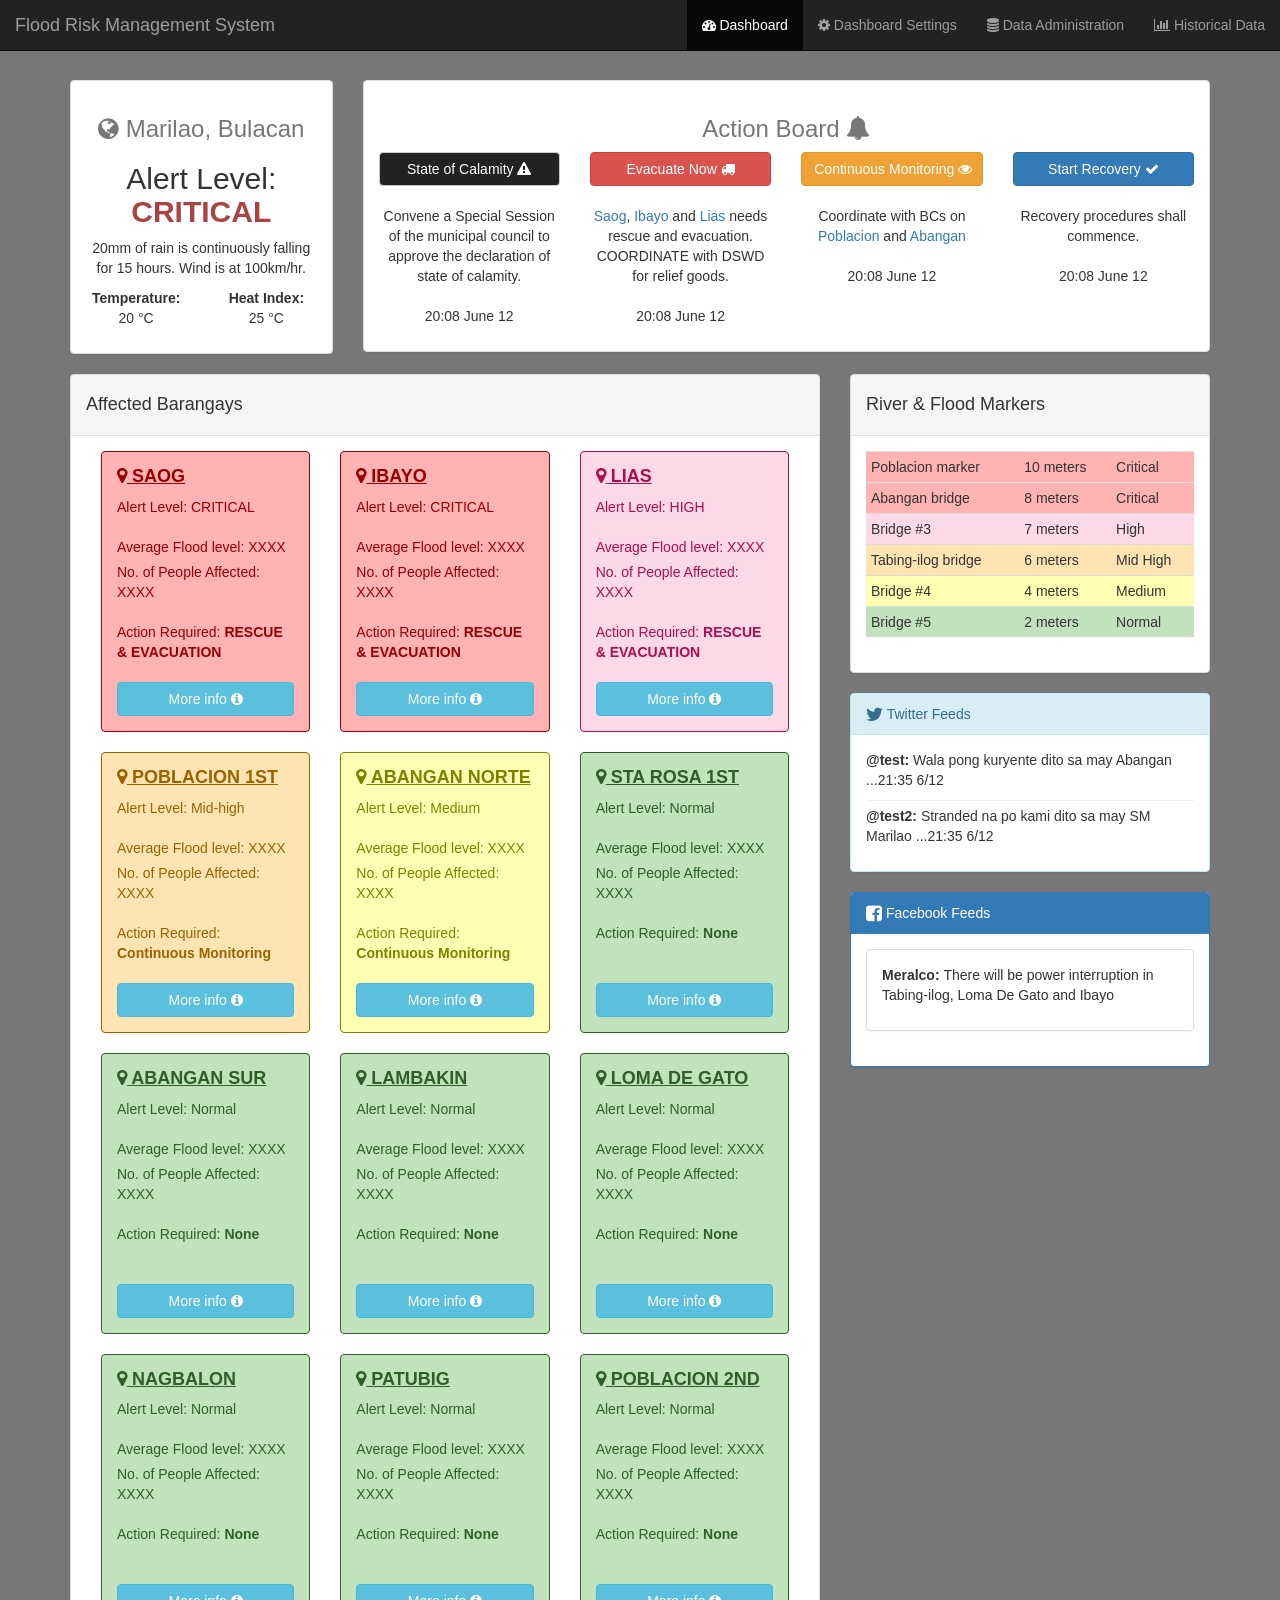
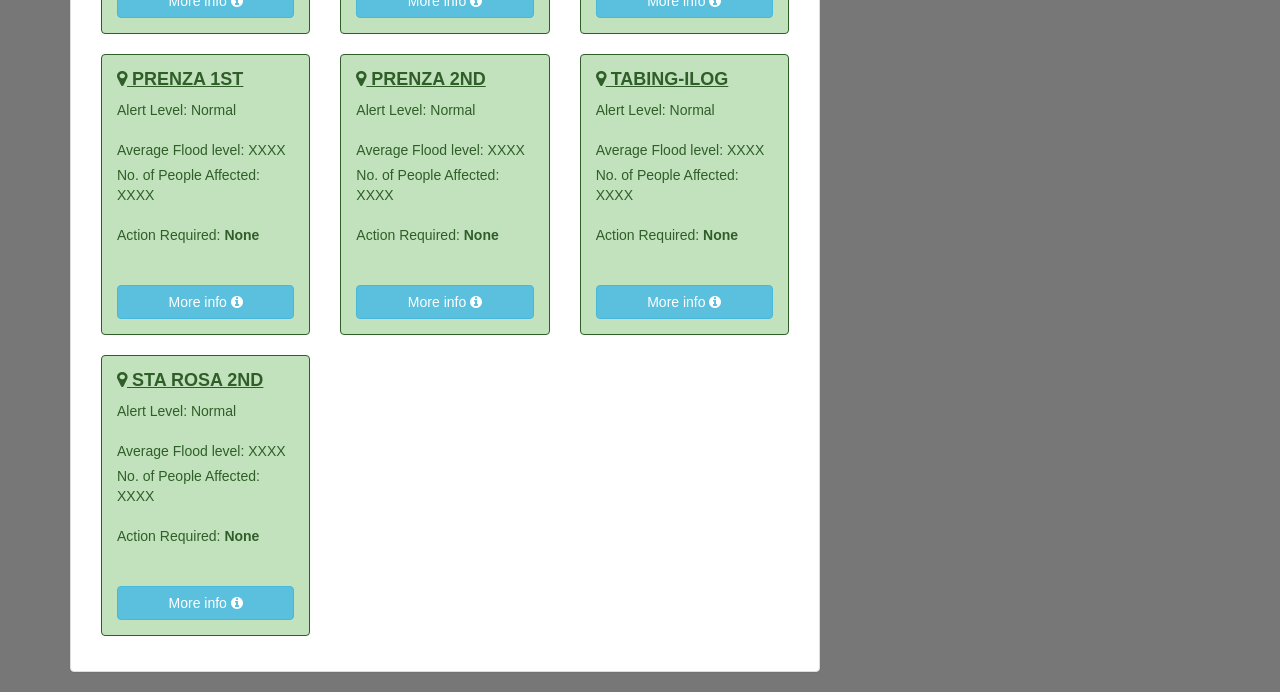
==== commit f67851fe: "- Added "start recovery" and changed icons" ====
--- a/index.html
+++ b/index.html
@@ -103,7 +103,7 @@
             <div class="col-xs-3">
               <button type="button" class="btn btn-danger btn-block">
                 Evacuate Now
-                <i class="fa fa-exclamation-triangle" aria-hidden="true"></i>
+                <i class="fa fa-truck" aria-hidden="true"></i>
               </button>
               <br>
               <p>
@@ -131,11 +131,12 @@
             </div>
             <div class="col-xs-3">
               <button type="button" class="btn btn-primary btn-block">
-                Shelters Should Be Ready
+                Start Recovery
+                <i class="fa fa-check" aria-hidden="true"></i>
               </button>
               <br>
               <p>
-                Guillermo Basketball Court, Constantino Multi Hall should be ready for occupancy.
+                Recovery procedures shall commence.
                 <br><br>
                 <span>20:08 June 12</span>
               </p>
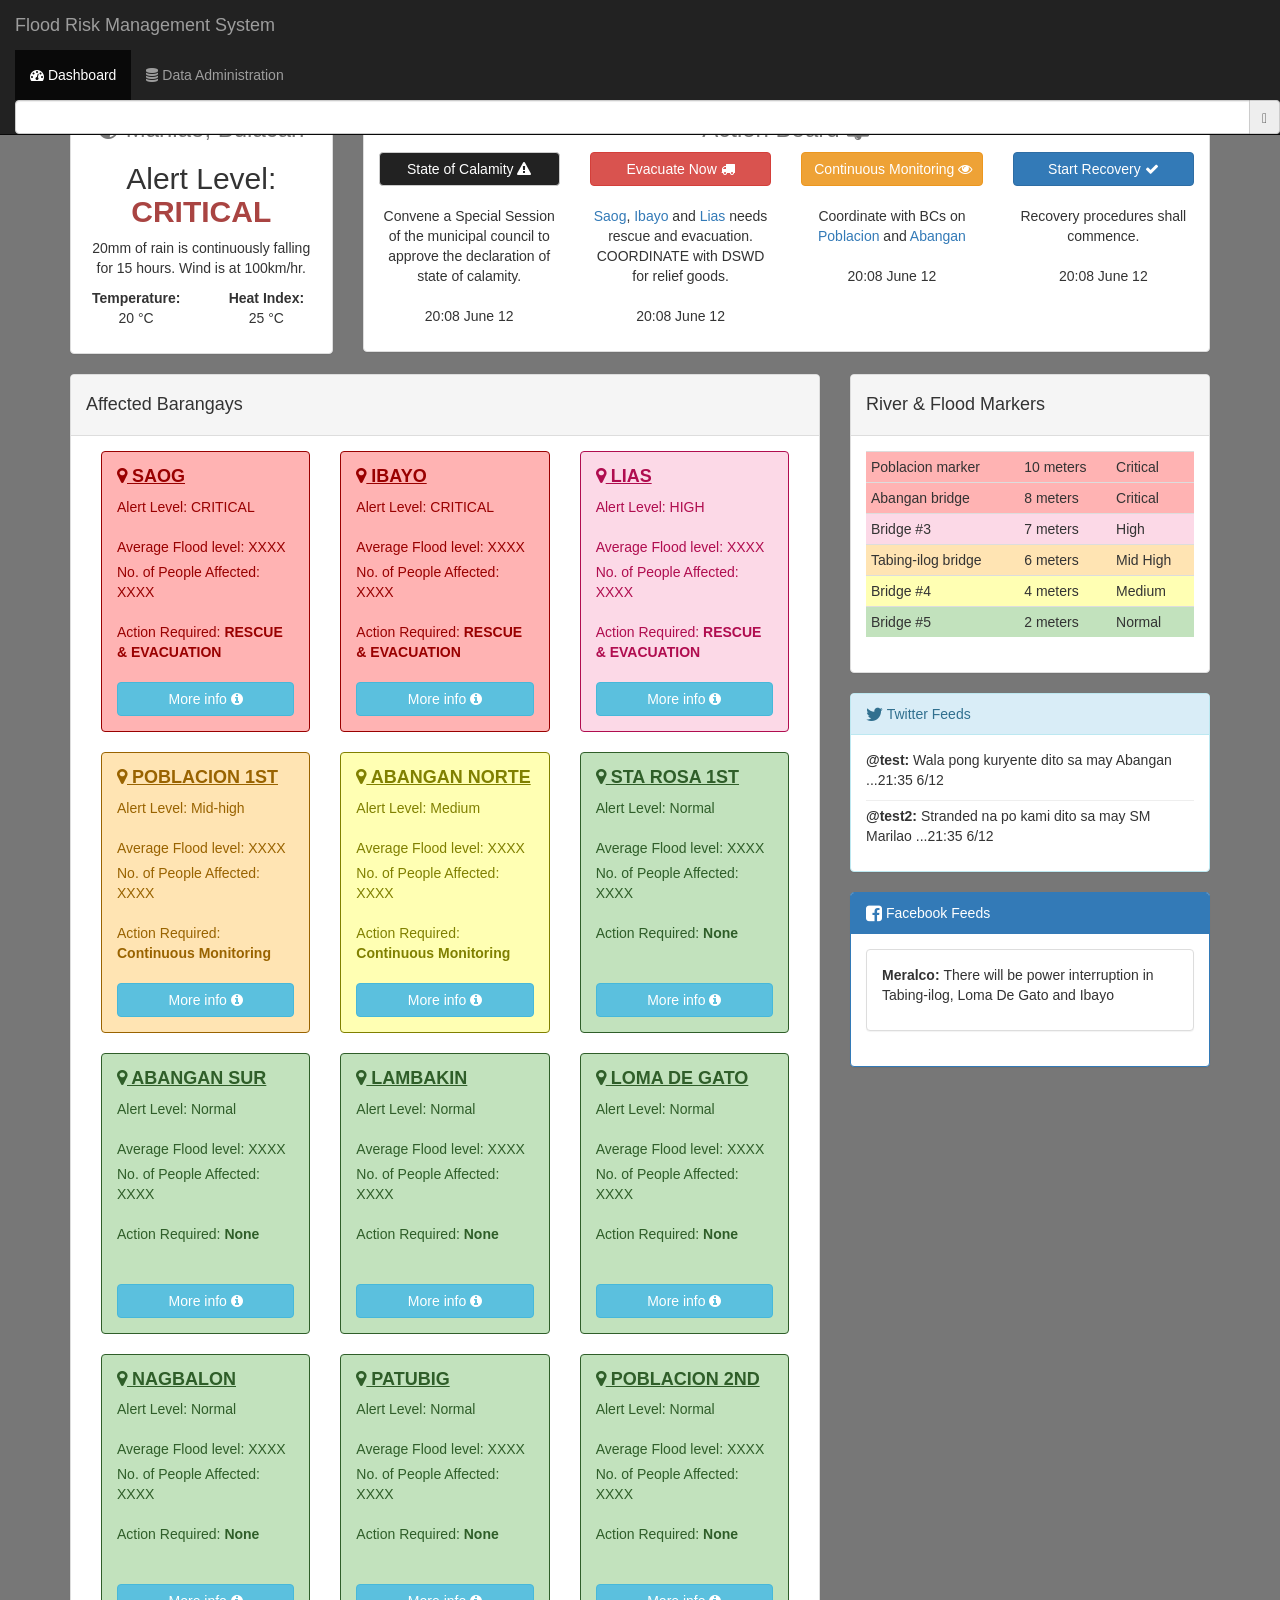
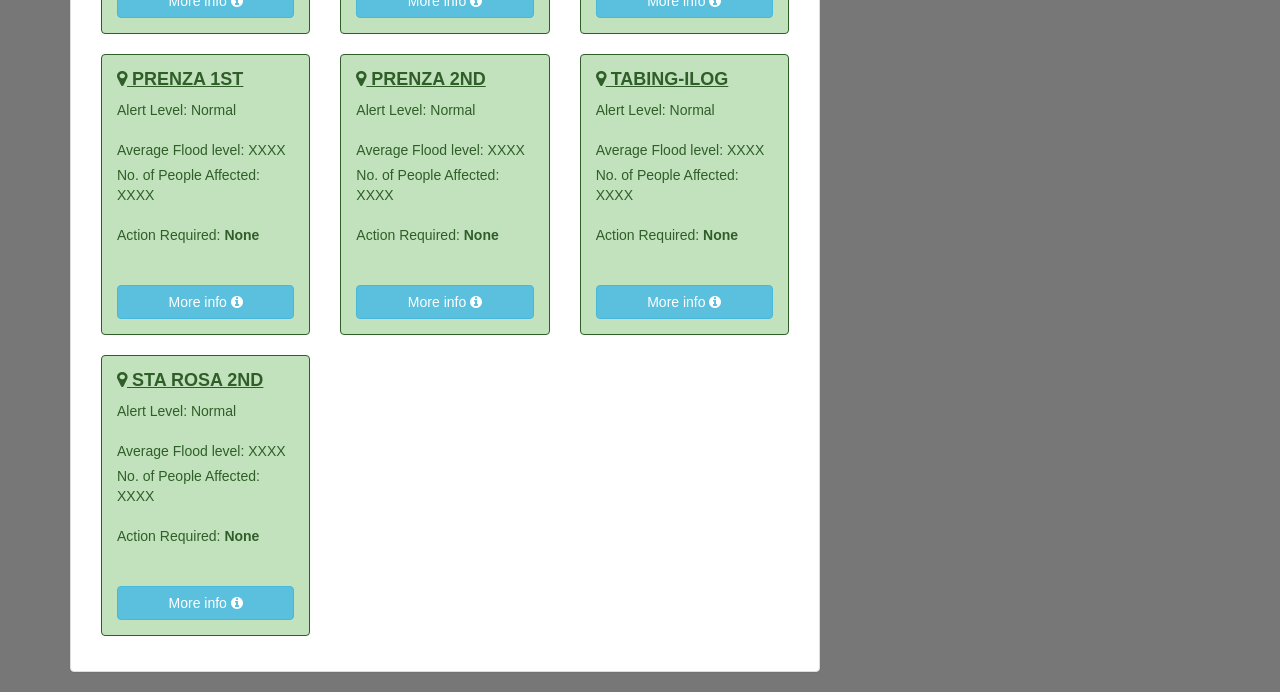
==== commit 415f3635: "+ Added datetimepicker and momentjs" ====
--- a/index.html
+++ b/index.html
@@ -6,15 +6,18 @@
   <meta name="viewport" content="width=device-width, initial-scale=1">
 
   <!-- Libraries from web -->
-  <!-- <link rel="stylesheet" href="https://maxcdn.bootstrapcdn.com/bootstrap/3.3.7/css/bootstrap.min.css"> -->
-  <script src="https://ajax.googleapis.com/ajax/libs/jquery/3.3.1/jquery.min.js"></script>
-  <script src="https://maxcdn.bootstrapcdn.com/bootstrap/3.3.7/js/bootstrap.min.js"></script>
+  <script src="vendor/jquery/jquery.min.js"></script>
+  <script src="vendor/momentjs/moment.min.js"></script>
+  <script src="vendor/bootstrap/js/bootstrap.min.js"></script>
+  <script src="vendor/datetimepicker/bootstrap-datetimepicker.min.js"></script>
 
   <!-- Libraries stored locally -->
   <link rel="stylesheet" href="vendor/font-awesome/css/font-awesome.min.css">
 
   <!-- Theme CSS -->
   <link rel="stylesheet" type="text/css" href="css/styles.css">
+
+  <link rel="stylesheet" type="text/css" href="vendor/datetimepicker/bootstrap-datetimepicker.min.css">
 </head>
 <body class="main-body">
 
@@ -30,23 +33,33 @@
           Dashboard
         </a>
       </li>
-      <li>
+<!--       <li>
         <a href="#">
           <i class="fa fa-cog" aria-hidden="true"></i>
           Dashboard Settings
         </a>
-      </li>
+      </li> -->
       <li>
         <a href="data_admin.html">
           <i class="fa fa-database" aria-hidden="true"></i>
           Data Administration
         </a>
       </li>
-      <li>
+<!--       <li>
         <a href="#">
           <i class="fa fa-bar-chart" aria-hidden="true"></i>
           Historical Data
         </a>
+      </li> -->
+      <li>
+
+                <div class='input-group date' id='datetimepicker1'>
+                  <input type='text' class="form-control" />
+                  <span class="input-group-addon">
+                    <span class="glyphicon glyphicon-calendar"></span>
+                  </span>
+                </div>
+
       </li>
     </ul>
   </div>
@@ -572,6 +585,18 @@
                   Coordinate with DSWD for the relief goods. Make sure that
                   the relief shelter is ready for occupancy.
                 </div>
+                <h2 class="text-danger text-center">
+                  <b>
+                    <u>
+                      ASK LGU for Rescuers
+                      <i class="fa fa-exclamation-triangle" aria-hidden="true"></i>
+                    </u>
+                  </b>
+                </h2>
+                <br>
+                <div class="well well-lg">
+                  [Insert narrative and resources needed]
+                </div>
                 <p>
                   <b>Assigned Shelter:</b>
                   <span>Guillermo Basketball Court</span>
@@ -664,6 +689,18 @@
                   Coordinate with DSWD for the relief goods. Make sure that
                   the relief shelter is ready for occupancy.
                 </div>
+                <h2 class="text-danger text-center">
+                  <b>
+                    <u>
+                      ASK LGU for Rescuers
+                      <i class="fa fa-exclamation-triangle" aria-hidden="true"></i>
+                    </u>
+                  </b>
+                </h2>
+                <br>
+                <div class="well well-lg">
+                  [Insert narrative and resources needed]
+                </div>
                 <p>
                   <b>Assigned Shelter:</b>
                   <span>Guillermo Basketball Court</span>
@@ -1944,5 +1981,11 @@
   </div>
 </div>
 
+<script type="text/javascript">
+  $(function () {
+    $('#datetimepicker1').datetimepicker();
+  });
+</script>
+
 </body>
 </html>
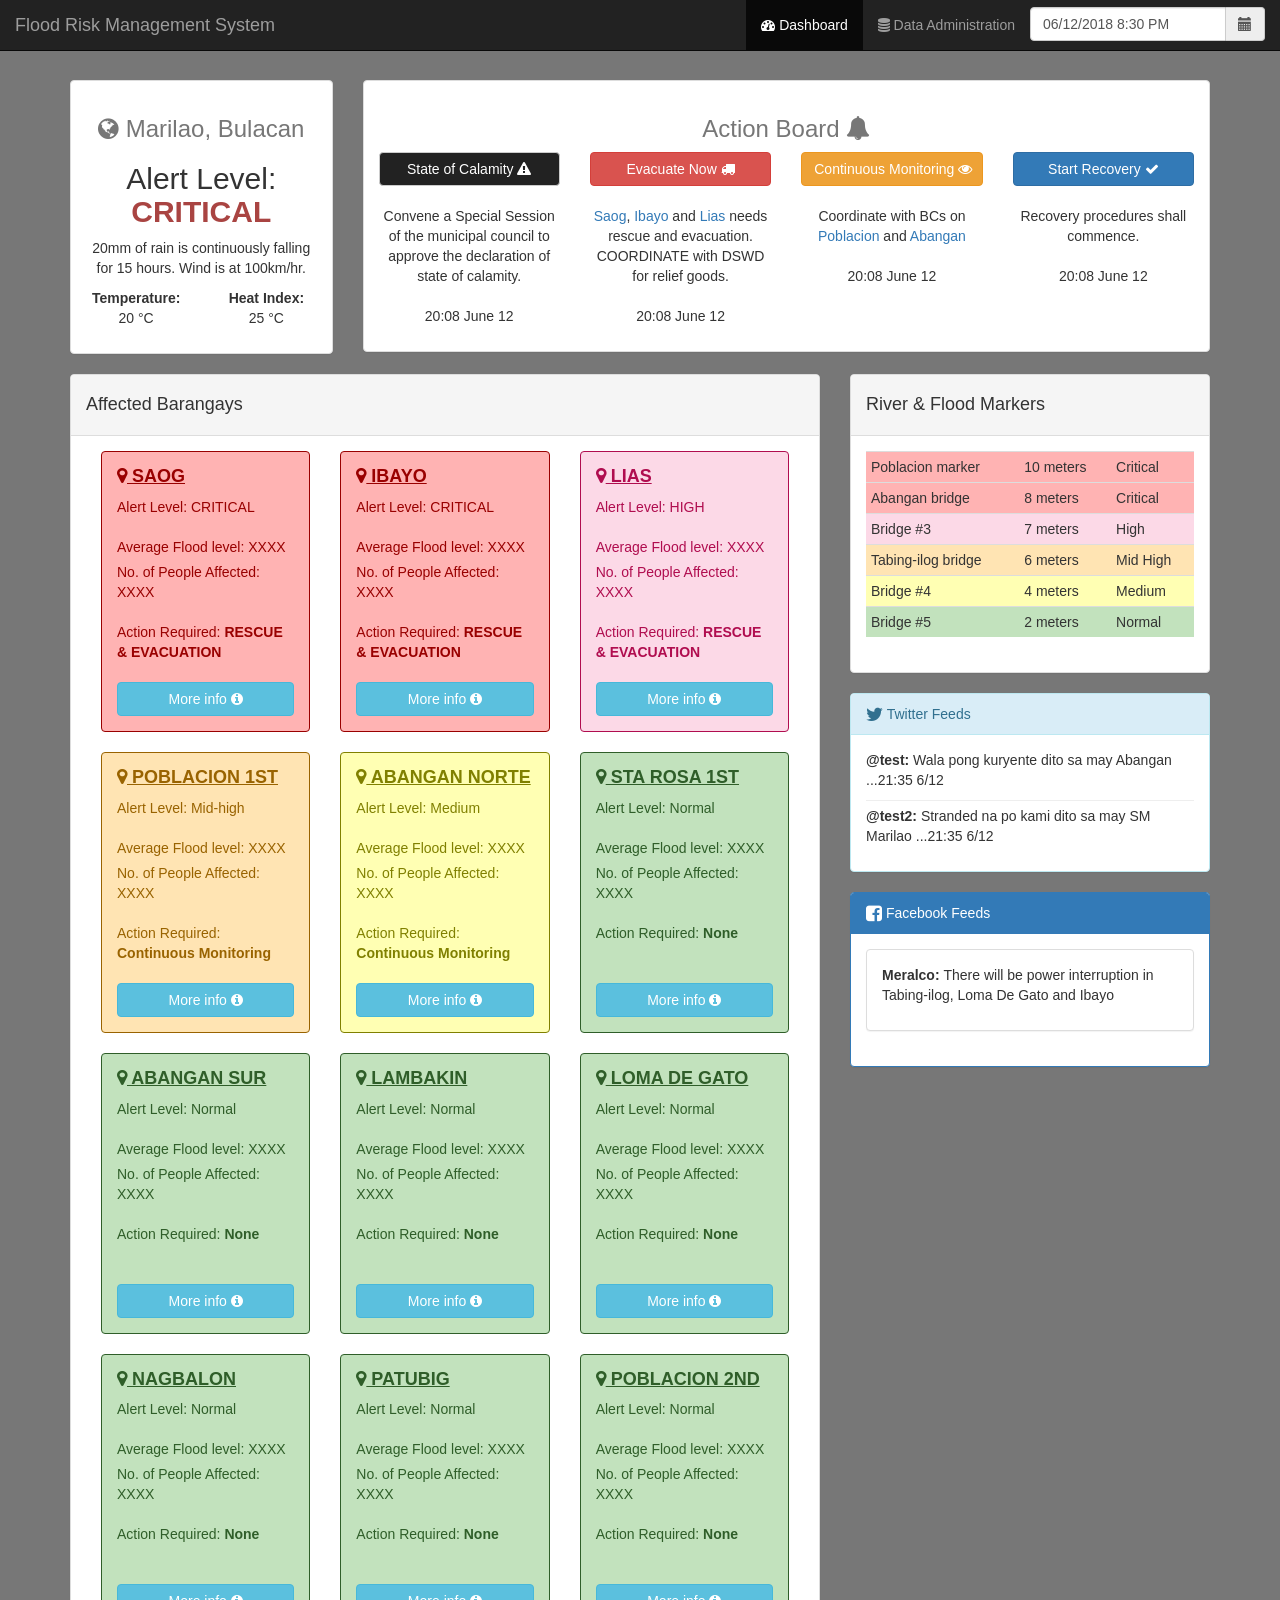
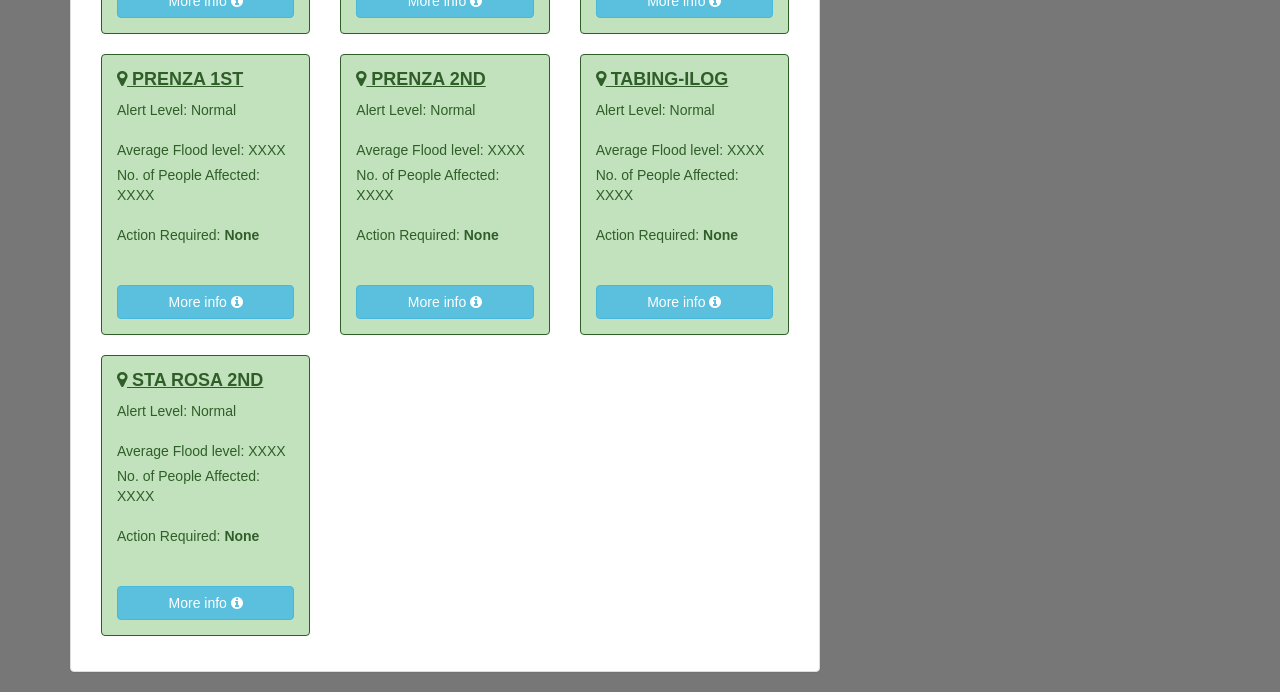
==== commit 64cf62f3: "- Added date time picker to UI" ====
--- a/index.html
+++ b/index.html
@@ -5,13 +5,12 @@
   <meta charset="utf-8">
   <meta name="viewport" content="width=device-width, initial-scale=1">
 
-  <!-- Libraries from web -->
+  <!-- Libraries -->
   <script src="vendor/jquery/jquery.min.js"></script>
   <script src="vendor/momentjs/moment.min.js"></script>
   <script src="vendor/bootstrap/js/bootstrap.min.js"></script>
   <script src="vendor/datetimepicker/bootstrap-datetimepicker.min.js"></script>
 
-  <!-- Libraries stored locally -->
   <link rel="stylesheet" href="vendor/font-awesome/css/font-awesome.min.css">
 
   <!-- Theme CSS -->
@@ -33,33 +32,19 @@
           Dashboard
         </a>
       </li>
-<!--       <li>
-        <a href="#">
-          <i class="fa fa-cog" aria-hidden="true"></i>
-          Dashboard Settings
-        </a>
-      </li> -->
       <li>
         <a href="data_admin.html">
           <i class="fa fa-database" aria-hidden="true"></i>
           Data Administration
         </a>
       </li>
-<!--       <li>
-        <a href="#">
-          <i class="fa fa-bar-chart" aria-hidden="true"></i>
-          Historical Data
-        </a>
-      </li> -->
       <li>
-
-                <div class='input-group date' id='datetimepicker1'>
-                  <input type='text' class="form-control" />
-                  <span class="input-group-addon">
-                    <span class="glyphicon glyphicon-calendar"></span>
-                  </span>
-                </div>
-
+        <div class='input-group date' id='datetimepicker1'>
+          <input type='text' class="form-control" />
+          <span class="input-group-addon">
+            <span class="glyphicon glyphicon-calendar"></span>
+          </span>
+        </div>
       </li>
     </ul>
   </div>
@@ -1983,7 +1968,11 @@
 
 <script type="text/javascript">
   $(function () {
-    $('#datetimepicker1').datetimepicker();
+    var defaultDateTime = moment('06/12/2018 20:30:00', 'MM/DD/YYYY hh:mm:ss');
+
+    $('#datetimepicker1').datetimepicker({
+      defaultDate: defaultDateTime,
+    });
   });
 </script>
 
